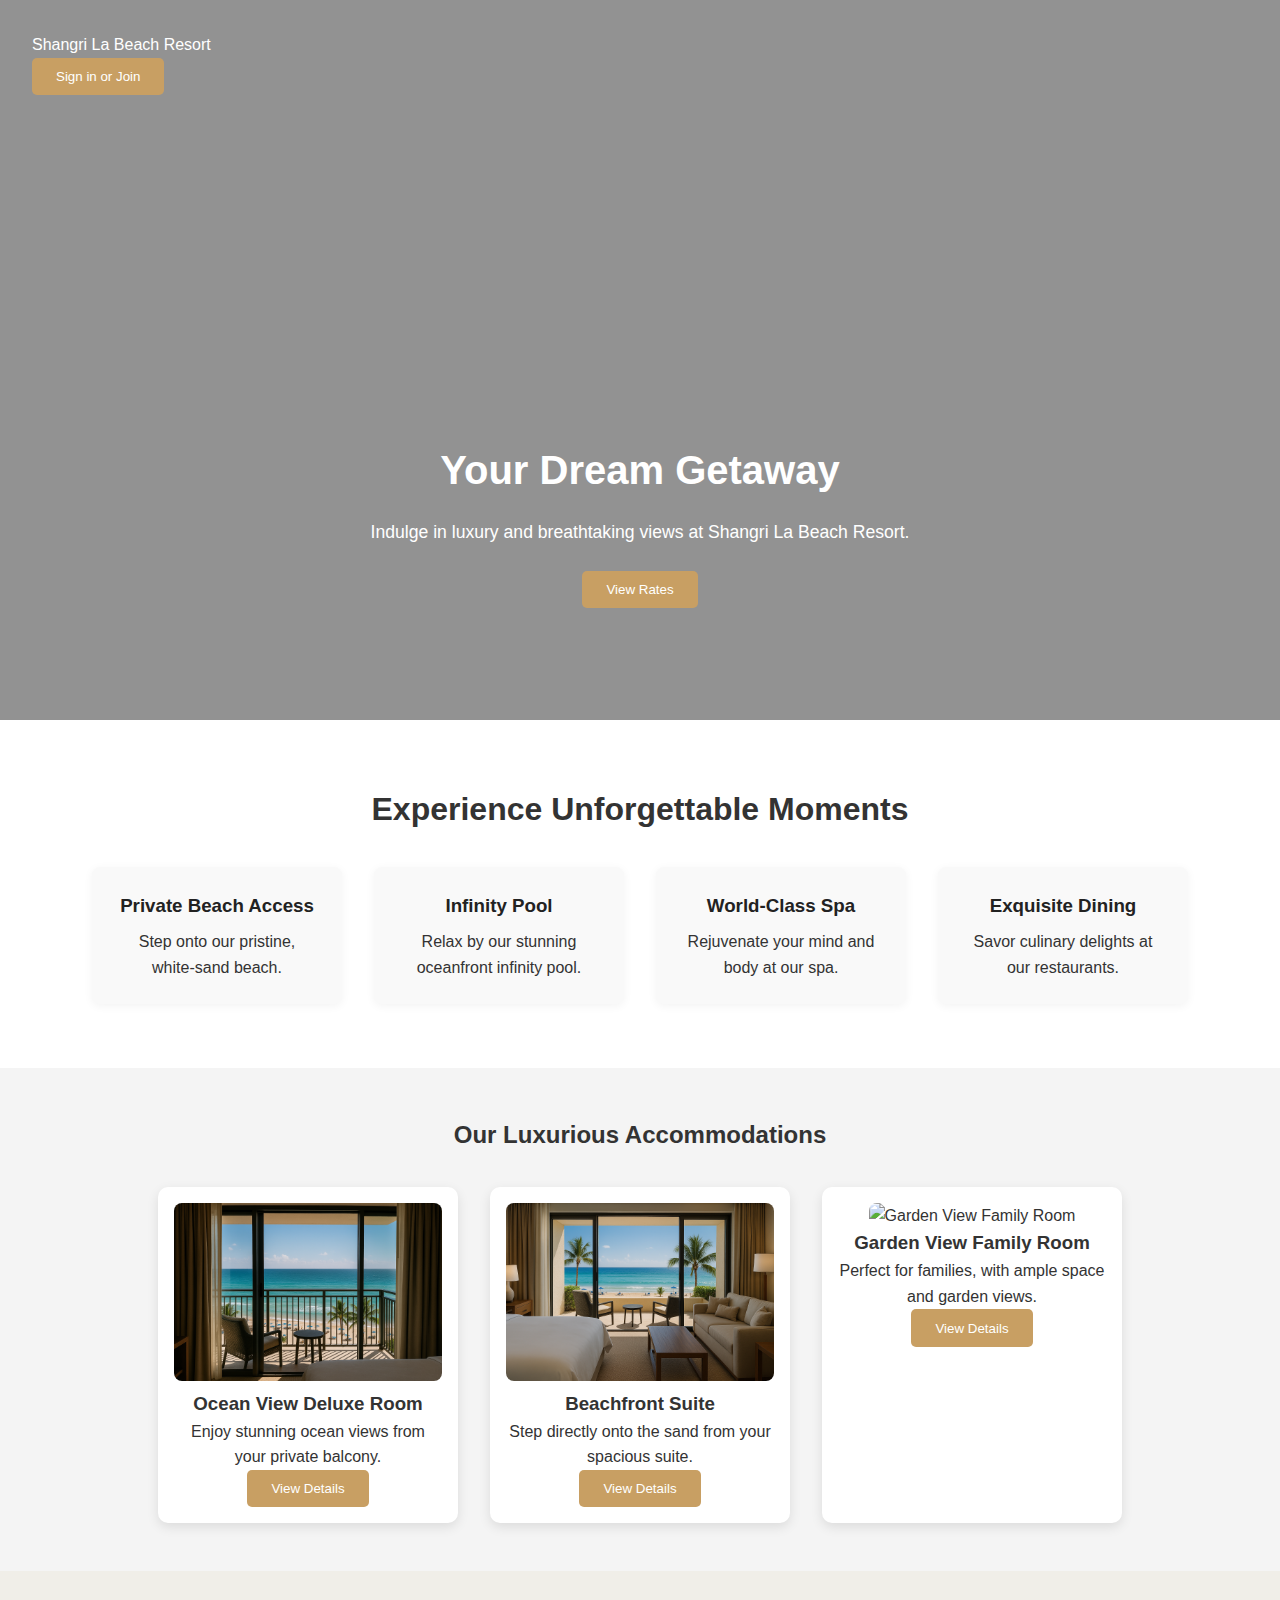
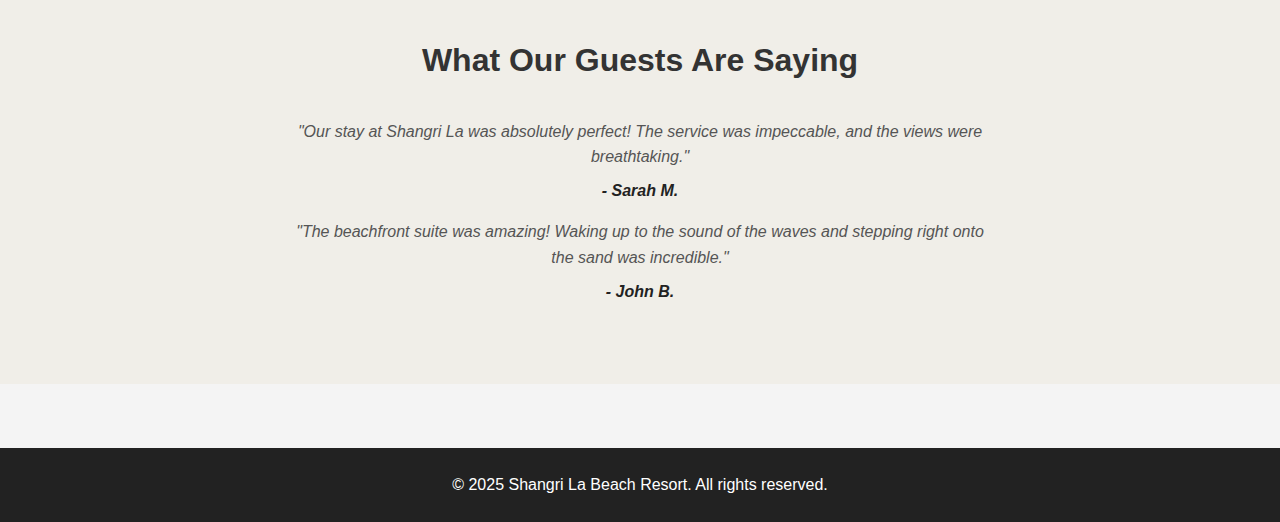
==== index.html @ b225791d "Hotel homepage" ====
<!DOCTYPE html>
<html lang="en">
<head>
  <meta charset="UTF-8" />
  <meta name="viewport" content="width=device-width, initial-scale=1.0" />
  <title>Shangri La Beach Resort</title>
  <link rel="stylesheet" href="style.css" />
  <link rel="icon" type="image/png" href="favicon.png">

</head>
<body>
    <header class="hero">
        <video autoplay muted loop playsinline class="hero-video">
          <source src="resort-video.mp4" type="video/mp4">
          Your browser does not support the video tag.
        </video>
      
        <nav class="top-nav">
          <div class="logo">Shangri La Beach Resort</div>
          <button class="btn">Sign in or Join</button>
        </nav>
      
        <div class="hero-content">
          <h1>Your Dream Getaway</h1>
          <p>Indulge in luxury and breathtaking views at Shangri La Beach Resort.</p>
          <button class="btn">View Rates</button>
        </div>
      </header>
      
  
    <section class="features">
      <h2>Experience Unforgettable Moments</h2>
      <div class="feature-grid">
        <div class="feature-item">
          <h3>Private Beach Access</h3>
          <p>Step onto our pristine, white-sand beach.</p>
        </div>
        <div class="feature-item">
          <h3>Infinity Pool</h3>
          <p>Relax by our stunning oceanfront infinity pool.</p>
        </div>
        <div class="feature-item">
          <h3>World-Class Spa</h3>
          <p>Rejuvenate your mind and body at our spa.</p>
        </div>
        <div class="feature-item">
          <h3>Exquisite Dining</h3>
          <p>Savor culinary delights at our restaurants.</p>
        </div>
      </div>
    </section>
  
    <section class="rooms">
      <h2>Our Luxurious Accommodations</h2>
      <div class="room-grid">
        <div class="room-card">
          <img src="images/hotelview1.png" alt="Ocean View Deluxe Room">
          <h3>Ocean View Deluxe Room</h3>
          <p>Enjoy stunning ocean views from your private balcony.</p>
          <button class="btn">View Details</button>
        </div>
        <div class="room-card">
          <img src="images/hotelview2.png" alt="Beachfront Suite">
          <h3>Beachfront Suite</h3>
          <p>Step directly onto the sand from your spacious suite.</p>
          <button class="btn">View Details</button>
        </div>
        <div class="room-card">
          <img src="https://source.unsplash.com/400x300/?garden-room" alt="Garden View Family Room">
          <h3>Garden View Family Room</h3>
          <p>Perfect for families, with ample space and garden views.</p>
          <button class="btn">View Details</button>
        </div>
      </div>
    </section>
  
    <section class="testimonials">
      <h2>What Our Guests Are Saying</h2>
      <div class="testimonial">
        <p>"Our stay at Shangri La was absolutely perfect! The service was impeccable, and the views were breathtaking."</p>
        <span>- Sarah M.</span>
      </div>
      <div class="testimonial">
        <p>"The beachfront suite was amazing! Waking up to the sound of the waves and stepping right onto the sand was incredible."</p>
        <span>- John B.</span>
      </div>
    </section>
  
    <footer>
      <p>&copy; 2025 Shangri La Beach Resort. All rights reserved.</p>
    </footer>
  
    <script src="script.js"></script>
  </body>
  
</html>
---- style.css ----
* {
  margin: 0;
  padding: 0;
  box-sizing: border-box;
}

body {
  font-family: 'Segoe UI', sans-serif;
  background: #f4f4f4;
  color: #333;
  line-height: 1.6;
}

/* Hero section */
.hero {
  position: relative;
  height: 80vh;
  display: flex;
  flex-direction: column;
  justify-content: space-between;
  color: white;
  overflow: hidden;
  padding: 2rem;
}

.hero-video {
  position: absolute;
  top: 0;
  left: 0;
  min-width: 100%;
  min-height: 100%;
  object-fit: cover;
  z-index: 0;
}

.hero::before {
  content: '';
  position: absolute;
  top: 0; left: 0;
  width: 100%; height: 100%;
  background: rgba(0, 0, 0, 0.4); /* subtle dark overlay */
  z-index: 1;
}

.top-nav,
.hero-content {
  position: relative;
  z-index: 2;
}

.hero-content {
  text-align: center;
  margin-top: auto;
  margin-bottom: 5rem;
}

.hero-content h1 {
  font-size: 2.5rem;
  margin-bottom: 1rem;
}

.hero-content p {
  margin-bottom: 1.5rem;
  font-size: 1.1rem;
}

.btn {
  padding: 0.7rem 1.5rem;
  border: none;
  background-color: #c89f63;
  color: white;
  border-radius: 5px;
  cursor: pointer;
}

/* Section layout */
.intro, .promo, .rooms {
  max-width: 1100px;
  margin: 3rem auto;
  padding: 0 2rem;
  text-align: center;
}

/* Room cards */
.room-grid {
  display: flex;
  flex-wrap: wrap;
  gap: 2rem;
  justify-content: center;
  margin-top: 2rem;
}

.room-card {
  background: white;
  padding: 1rem;
  border-radius: 10px;
  box-shadow: 0 4px 12px rgba(0,0,0,0.1);
  width: 300px;
}

.room-card img {
  width: 100%;
  border-radius: 8px;
}

.features {
  text-align: center;
  padding: 4rem 2rem;
  background-color: #fff;
}

.features h2 {
  font-size: 2rem;
  margin-bottom: 2rem;
}

.feature-grid {
  display: flex;
  flex-wrap: wrap;
  gap: 2rem;
  justify-content: center;
}

.feature-item {
  background: #f9f9f9;
  padding: 1.5rem;
  border-radius: 8px;
  max-width: 250px;
  box-shadow: 0 2px 10px rgba(0, 0, 0, 0.05);
}

.feature-item h3 {
  margin-bottom: 0.5rem;
  color: #222;
}

.testimonials {
  background-color: #f0eee8;
  padding: 4rem 2rem;
  text-align: center;
}

.testimonials h2 {
  font-size: 2rem;
  margin-bottom: 2rem;
}

.testimonial {
  margin: 1rem auto;
  max-width: 700px;
  font-style: italic;
  color: #555;
}

.testimonial span {
  display: block;
  margin-top: 0.5rem;
  font-weight: bold;
  color: #222;
}

/* Footer */
footer {
  background: #222;
  color: white;
  text-align: center;
  padding: 1.5rem;
  margin-top: 4rem;
}
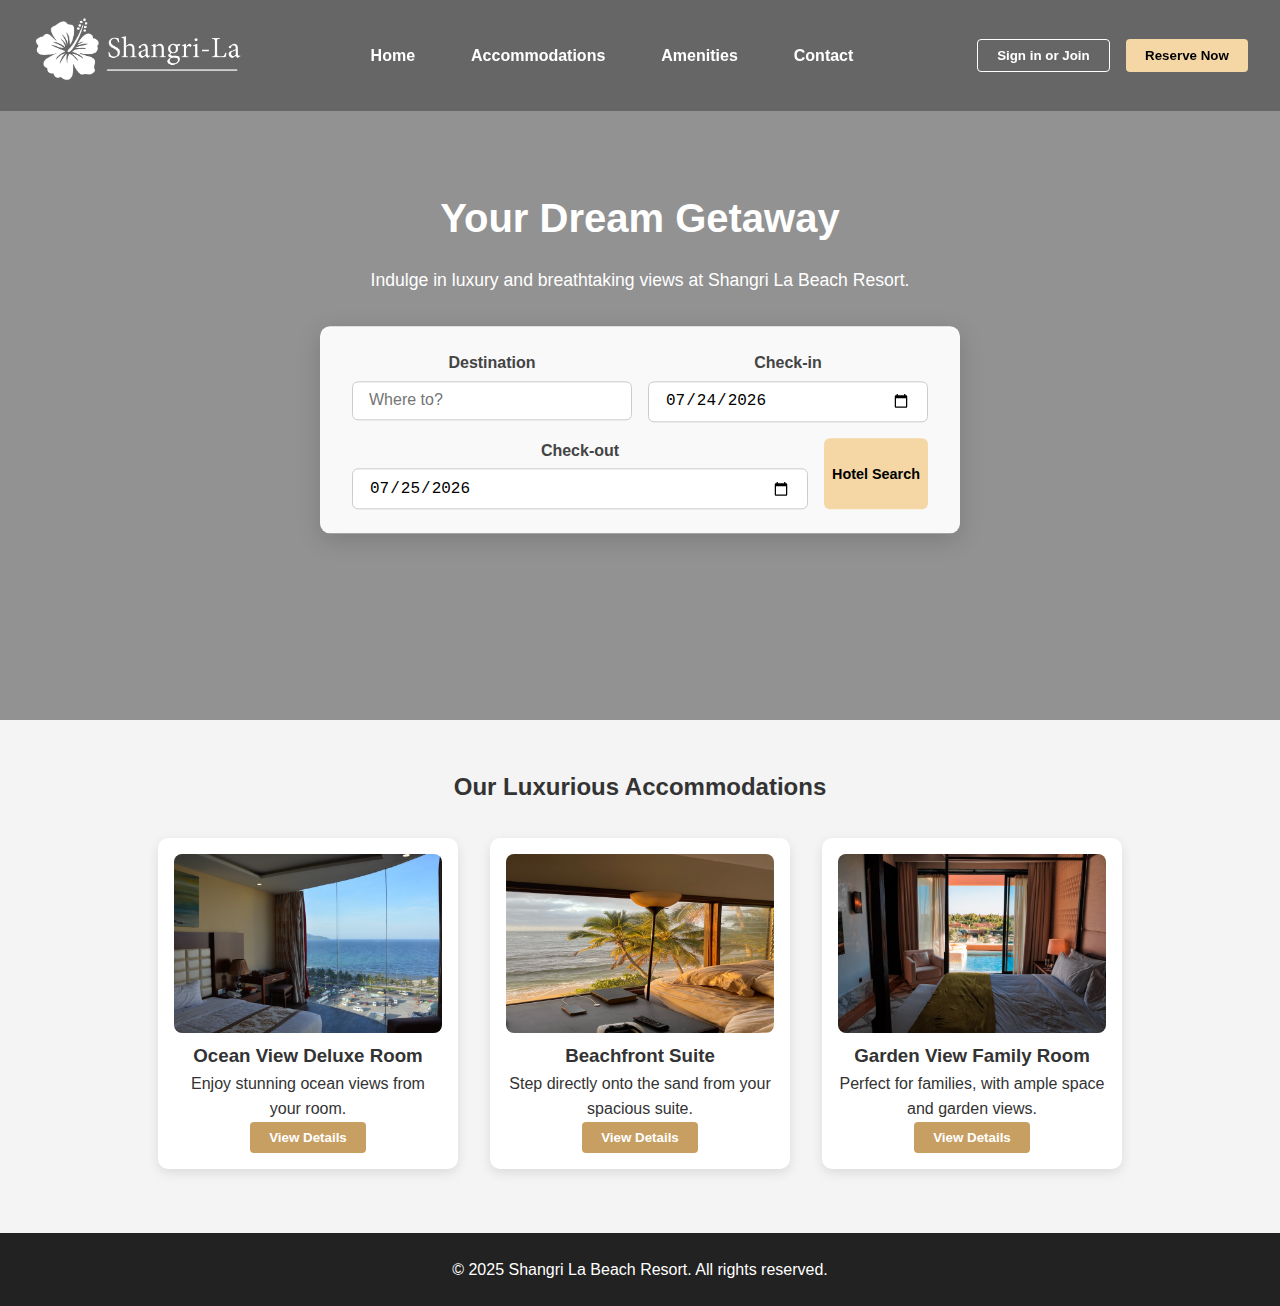
==== commit b8935ac9: "add" ====
--- a/index.html
+++ b/index.html
@@ -4,93 +4,132 @@
   <meta charset="UTF-8" />
   <meta name="viewport" content="width=device-width, initial-scale=1.0" />
   <title>Shangri La Beach Resort</title>
-  <link rel="stylesheet" href="style.css" />
-  <link rel="icon" type="image/png" href="favicon.png">
-
+  <link rel="stylesheet" href="styles.css" />
+  <link rel="icon" href="favicon.png" type="image/png" />
 </head>
 <body>
-    <header class="hero">
-        <video autoplay muted loop playsinline class="hero-video">
-          <source src="resort-video.mp4" type="video/mp4">
-          Your browser does not support the video tag.
-        </video>
+  <header class="hero">
+    <video autoplay muted loop playsinline class="hero-video">
+      <source src="resort-video.mp4" type="video/mp4" />
+    </video>
+
+    <div class="main-nav">
+      <div class="logo">
+        <img src="images/shangrila.png" alt="Shangri-La Logo" />
+      </div>
+    
+      <nav class="nav-links" id="navLinks">
+        <a href="#">Home</a>
+        <a href="#rooms">Accommodations</a>
+        <a href="#amenities">Amenities</a>
+        <a href="#contact">Contact</a>
+      </nav>
+    
+      <div class="hamburger" id="hamburger" onclick="toggleMenu()">
+        <span></span>
+        <span></span>
+        <span></span>
+      </div>
       
-        <nav class="top-nav">
-          <div class="logo">Shangri La Beach Resort</div>
-          <button class="btn">Sign in or Join</button>
-        </nav>
-      
-        <div class="hero-content">
-          <h1>Your Dream Getaway</h1>
-          <p>Indulge in luxury and breathtaking views at Shangri La Beach Resort.</p>
-          <button class="btn">View Rates</button>
+      <div class="nav-right">
+        <button class="btn sign-in">Sign in or Join</button>
+        <button class="btn reserve">Reserve Now</button>
+      </div>
+    </div>
+    
+    
+
+    <div class="hero-content">
+      <h1>Your Dream Getaway</h1>
+      <p>Indulge in luxury and breathtaking views at Shangri La Beach Resort.</p>
+
+      <!-- 🔍 Inline search bar -->
+      <div class="inside-hero">
+        <div class="search-field">
+          <label>Destination</label>
+          <input type="text" placeholder="Where to?" />
         </div>
-      </header>
-      
-  
-    <section class="features">
-      <h2>Experience Unforgettable Moments</h2>
-      <div class="feature-grid">
-        <div class="feature-item">
-          <h3>Private Beach Access</h3>
-          <p>Step onto our pristine, white-sand beach.</p>
+        <div class="search-field">
+          <label>Check-in</label>
+          <input type="date" id="inline-checkin" />
         </div>
-        <div class="feature-item">
-          <h3>Infinity Pool</h3>
-          <p>Relax by our stunning oceanfront infinity pool.</p>
+        <div class="search-field">
+          <label>Check-out</label>
+          <input type="date" id="inline-checkout" />
         </div>
-        <div class="feature-item">
-          <h3>World-Class Spa</h3>
-          <p>Rejuvenate your mind and body at our spa.</p>
+        <button class="search-btn" onclick="toggleModal()">Hotel Search</button>
+      </div>
+    </div>
+  </header>
+
+  <!-- 🔍 MODAL POPUP -->
+  <div id="searchModal" class="modal-overlay">
+    <div class="modal-box">
+      <button class="close-btn" onclick="toggleModal()">&times;</button>
+      <h2>Explore The World</h2>
+      <form class="modal-form">
+        <div class="form-row">
+          <label>Destination</label>
+          <input type="text" placeholder="Where to?" />
         </div>
-        <div class="feature-item">
-          <h3>Exquisite Dining</h3>
-          <p>Savor culinary delights at our restaurants.</p>
+        <div class="form-row">
+          <label>Check-in</label>
+          <input type="date" id="modal-checkin" />
         </div>
+        <div class="form-row">
+          <label>Check-out</label>
+          <input type="date" id="modal-checkout" />
+        </div>
+        <div class="form-row">
+          <label>Guests</label>
+          <div class="quantity-selector">
+            <button type="button" onclick="adjustQuantity('guest-count', -1)">-</button>
+            <input type="number" id="guest-count" value="2" min="1" />
+            <button type="button" onclick="adjustQuantity('guest-count', 1)">+</button>
+          </div>
+        </div>
+        <div class="form-row">
+          <label>Rooms</label>
+          <div class="quantity-selector">
+            <button type="button" onclick="adjustQuantity('room-count', -1)">-</button>
+            <input type="number" id="room-count" value="1" min="1" />
+            <button type="button" onclick="adjustQuantity('room-count', 1)">+</button>
+          </div>
+        </div>
+        <button type="submit" class="modal-search-btn scroll-to-rooms">Hotel Search</button>
+      </form>
+    </div>
+  </div>
+
+  <!-- 🛏️ Rooms -->
+  <section id="rooms" class="rooms">
+    <h2>Our Luxurious Accommodations</h2>
+    <div class="room-grid">
+      <div class="room-card">
+        <img src="images/hotelview1.png" alt="Ocean View Deluxe Room" />
+        <h3>Ocean View Deluxe Room</h3>
+        <p>Enjoy stunning ocean views from your room.</p>
+        <button class="btn">View Details</button>
       </div>
-    </section>
-  
-    <section class="rooms">
-      <h2>Our Luxurious Accommodations</h2>
-      <div class="room-grid">
-        <div class="room-card">
-          <img src="images/hotelview1.png" alt="Ocean View Deluxe Room">
-          <h3>Ocean View Deluxe Room</h3>
-          <p>Enjoy stunning ocean views from your private balcony.</p>
-          <button class="btn">View Details</button>
-        </div>
-        <div class="room-card">
-          <img src="images/hotelview2.png" alt="Beachfront Suite">
-          <h3>Beachfront Suite</h3>
-          <p>Step directly onto the sand from your spacious suite.</p>
-          <button class="btn">View Details</button>
-        </div>
-        <div class="room-card">
-          <img src="https://source.unsplash.com/400x300/?garden-room" alt="Garden View Family Room">
-          <h3>Garden View Family Room</h3>
-          <p>Perfect for families, with ample space and garden views.</p>
-          <button class="btn">View Details</button>
-        </div>
+      <div class="room-card">
+        <img src="images/hotelview2.png" alt="Beachfront Suite" />
+        <h3>Beachfront Suite</h3>
+        <p>Step directly onto the sand from your spacious suite.</p>
+        <button class="btn">View Details</button>
       </div>
-    </section>
-  
-    <section class="testimonials">
-      <h2>What Our Guests Are Saying</h2>
-      <div class="testimonial">
-        <p>"Our stay at Shangri La was absolutely perfect! The service was impeccable, and the views were breathtaking."</p>
-        <span>- Sarah M.</span>
+      <div class="room-card">
+        <img src="images/hotelview3.png" alt="Garden View Family Room" />
+        <h3>Garden View Family Room</h3>
+        <p>Perfect for families, with ample space and garden views.</p>
+        <button class="btn">View Details</button>
       </div>
-      <div class="testimonial">
-        <p>"The beachfront suite was amazing! Waking up to the sound of the waves and stepping right onto the sand was incredible."</p>
-        <span>- John B.</span>
-      </div>
-    </section>
-  
-    <footer>
-      <p>&copy; 2025 Shangri La Beach Resort. All rights reserved.</p>
-    </footer>
-  
-    <script src="script.js"></script>
-  </body>
-  
+    </div>
+  </section>
+
+  <footer>
+    <p>&copy; 2025 Shangri La Beach Resort. All rights reserved.</p>
+  </footer>
+
+  <script src="script.js"></script>
+</body>
 </html>
--- a/styles.css
+++ b/styles.css
@@ -0,0 +1,578 @@
+* {
+  margin: 0;
+  padding: 0;
+  box-sizing: border-box;
+}
+
+body {
+  font-family: 'Segoe UI', sans-serif;
+  background: #f4f4f4;
+  color: #333;
+  line-height: 1.6;
+}
+
+/* Hero section */
+.hero {
+  position: relative;
+  height: 80vh;
+  overflow: hidden;
+  color: white;
+}
+
+.hero-video {
+  position: absolute;
+  top: 0;
+  left: 0;
+  min-width: 100%;
+  min-height: 100%;
+  object-fit: cover;
+  z-index: 0;
+}
+
+.hero::before {
+  content: '';
+  position: absolute;
+  top: 0; left: 0;
+  width: 100%; height: 100%;
+  background: rgba(0, 0, 0, 0.4);
+  z-index: 1;
+}
+
+/* Keep nav separate and on top */
+.main-nav {
+  position: absolute;
+  top: 0;
+  left: 0;
+  width: 100%;
+  padding: 1rem 2rem;
+  display: flex;
+  justify-content: space-between;
+  align-items: center;
+  z-index: 2;
+  background: rgba(0, 0, 0, 0.3);
+  backdrop-filter: blur(5px);
+}
+
+/* Center hero content */
+.hero-content {
+  position: absolute;
+  top: 50%;
+  left: 50%;
+  transform: translate(-50%, -50%); /* center in both axes */
+  z-index: 2;
+  text-align: center;
+}
+
+.hero-content h1 {
+  font-size: 2.5rem;
+  margin-bottom: 1rem;
+}
+
+.hero-content p {
+  font-size: 1.1rem;
+  margin-bottom: 1.5rem;
+}
+
+
+.btn {
+  padding: 0.7rem 1.5rem;
+  border: none;
+  background-color: #c89f63;
+  color: white;
+  border-radius: 5px;
+  cursor: pointer;
+}
+
+/* Section layout */
+.intro, .promo, .rooms {
+  max-width: 1100px;
+  margin: 3rem auto;
+  padding: 0 2rem;
+  text-align: center;
+}
+
+/* Room cards */
+.room-grid {
+  display: flex;
+  flex-wrap: wrap;
+  gap: 2rem;
+  justify-content: center;
+  margin-top: 2rem;
+}
+
+.room-card {
+  background: white;
+  padding: 1rem;
+  border-radius: 10px;
+  box-shadow: 0 4px 12px rgba(0,0,0,0.1);
+  width: 300px;
+}
+
+.room-card img {
+  width: 100%;
+  border-radius: 8px;
+}
+
+.features {
+  text-align: center;
+  padding: 4rem 2rem;
+  background-color: #fff;
+}
+
+.features h2 {
+  font-size: 2rem;
+  margin-bottom: 2rem;
+}
+
+.feature-grid {
+  display: flex;
+  flex-wrap: wrap;
+  gap: 2rem;
+  justify-content: center;
+}
+
+.feature-item {
+  background: #f9f9f9;
+  padding: 1.5rem;
+  border-radius: 8px;
+  max-width: 250px;
+  box-shadow: 0 2px 10px rgba(0, 0, 0, 0.05);
+}
+
+.feature-item h3 {
+  margin-bottom: 0.5rem;
+  color: #222;
+}
+
+.testimonials {
+  background-color: #f0eee8;
+  padding: 4rem 2rem;
+  text-align: center;
+}
+
+.testimonials h2 {
+  font-size: 2rem;
+  margin-bottom: 2rem;
+}
+
+.testimonial {
+  margin: 1rem auto;
+  max-width: 700px;
+  font-style: italic;
+  color: #555;
+}
+
+.testimonial span {
+  display: block;
+  margin-top: 0.5rem;
+  font-weight: bold;
+  color: #222;
+}
+.main-nav {
+  position: sticky; 
+  top: 0;
+  left: 0;
+  width: 100%;
+  padding: 1rem 2rem;
+  display: flex;
+  justify-content: space-between;
+  align-items: center;
+  z-index: 999;
+  background: rgba(0, 0, 0, 0.3);
+  backdrop-filter: blur(5px);
+}
+
+.main-nav .logo {
+  color: white;
+  font-size: 1.3rem;
+  font-weight: bold;
+  font-family: 'Georgia', serif;
+}
+.nav-links {
+  display: flex;
+  gap: 3.5rem;
+  align-items: center;
+}
+
+.nav-links a {
+  color: white;
+  text-decoration: none;
+  font-weight: 700;
+  transition: color 0.3s;
+}
+
+.nav-links a:hover {
+  color: #f5d7a5;
+}
+
+.logo img{
+  height: 70px;
+  width: auto;
+}
+.nav-right {
+  display: flex;
+  gap: 1rem;
+}
+/* === RESPONSIVE NAVBAR === */
+@media screen and (max-width: 768px) {
+  .main-nav {
+    flex-direction: column;
+    align-items: flex-start;
+    padding: 1rem;
+  }
+
+  .navbar-links {
+    flex-direction: column;
+    gap: 1rem;
+    margin-left: 0;
+    margin-top: 1rem;
+  }
+
+  .nav-right {
+    margin-top: 1rem;
+    width: 100%;
+    justify-content: flex-start;
+    gap: 1rem;
+  }
+}
+.btn {
+  padding: 0.5rem 1.2rem;
+  border: none;
+  border-radius: 4px;
+  font-weight: 600;
+  cursor: pointer;
+  transition: all 0.3s ease;
+}
+
+.sign-in {
+  background: none;
+  color: white;
+  border: 1px solid white;
+}
+
+.sign-in:hover {
+  background: white;
+  color: black;
+}
+
+.reserve {
+  background-color: #f5d7a5;
+  color: black;
+}
+
+.reserve:hover {
+  background-color: #e3c490;
+}
+.booking-search {
+  background: white;
+  padding: 2rem;
+  max-width: 1100px;
+  margin: -60px auto 3rem;
+  box-shadow: 0 8px 24px rgba(0, 0, 0, 0.1);
+  border-radius: 10px;
+  z-index: 10;
+  position: relative;
+}
+
+.search-form {
+  display: flex;
+  flex-wrap: wrap;
+  gap: 1.5rem;
+  justify-content: space-between;
+  align-items: center;
+}
+
+.search-field {
+  flex: 1;
+  display: flex;
+  flex-direction: column;
+  min-width: 200px;
+}
+
+.search-field label {
+  font-weight: 600;
+  margin-bottom: 0.3rem;
+  color: #444;
+}
+
+.search-field input {
+  padding: 0.6rem 1rem;
+  border: 1px solid #ccc;
+  border-radius: 6px;
+  font-size: 1rem;
+}
+
+.search-btn {
+  padding: 0.4rem 1rem;
+  background-color: #ffa200;
+  font-size: 0.9rem;
+  min-width: auto;
+  border: none;
+  color: #000000;
+  font-weight: bold;
+  border-radius: 6px;
+  cursor: pointer;
+  transition: background 0.3s ease;
+}
+
+.search-btn:hover {
+  background-color: #e3c490;
+}
+
+/* Inside-hero search bar styling */
+.inside-hero {
+  margin-top: 2rem;
+  background: rgba(255, 255, 255, 0.95);
+  padding: 1.5rem 2rem;
+  border-radius: 10px;
+  display: flex;
+  flex-wrap: wrap;
+  gap: 1rem;
+  justify-content: center;
+  max-width: 900px;
+  margin-left: auto;
+  margin-right: auto;
+  box-shadow: 0 6px 24px rgba(0, 0, 0, 0.15);
+}
+
+.inside-hero .search-field {
+  flex: 1 1 200px;
+}
+
+.inside-hero label {
+  font-weight: 600;
+  margin-bottom: 0.3rem;
+  color: #444;
+}
+
+.inside-hero input {
+  padding: 0.6rem 1rem;
+  border: 1px solid #ccc;
+  border-radius: 6px;
+  font-size: 1rem;
+}
+
+.inside-hero .search-btn {
+  padding: 0.3rem .5rem;
+  background-color: #f5d7a5;
+  border: none;
+  color: #000;
+  font-weight: bold;
+  border-radius: 6px;
+  cursor: pointer;
+  transition: background 0.3s ease;
+}
+
+.inside-hero .search-btn:hover {
+  background-color: #e3c490;
+}
+
+.inside-hero select,
+.inside-hero input[type="date"] {
+  padding: 0.6rem 1rem;
+  border: 1px solid #ccc;
+  border-radius: 6px;
+  font-size: 1rem;
+  background: white;
+}
+
+/* Quantity Selector Buttons */
+.quantity-selector {
+  display: flex;
+  align-items: center;
+  gap: 0.5rem;
+}
+
+.quantity-selector input {
+  width: 60px;
+  text-align: center;
+  padding: 0.5rem;
+  font-size: 1rem;
+}
+
+.quantity-selector button {
+  background-color: #f5d7a5;
+  border: none;
+  padding: 0.5rem 0.8rem;
+  font-size: 1rem;
+  font-weight: bold;
+  cursor: pointer;
+  border-radius: 6px;
+}
+
+.quantity-selector button:hover {
+  background-color: #e3c490;
+}
+/* MODAL POPUP STYLES */
+.modal-overlay {
+  display: none;
+  position: fixed;
+  inset: 0;
+  background-color: rgba(0, 0, 0, 0.6);
+  backdrop-filter: blur(4px);
+  z-index: 999;
+  justify-content: center;
+  align-items: center;
+}
+
+.modal-overlay.active {
+  display: flex;
+}
+
+.modal-box {
+  background: #fff;
+  padding: 2rem 3rem;
+  border-radius: 12px;
+  max-width: 500px;
+  width: 90%;
+  position: relative;
+  box-shadow: 0 10px 30px rgba(0, 0, 0, 0.3);
+  animation: fadeIn 0.3s ease;
+}
+
+.modal-box h2 {
+  margin-bottom: 1.5rem;
+  font-family: "Georgia", serif;
+  color: #222;
+  font-size: 1.5rem;
+}
+
+.modal-form {
+  display: flex;
+  flex-direction: column;
+  gap: 1rem;
+}
+
+.modal-form .form-row {
+  display: flex;
+  flex-direction: column;
+}
+
+.modal-form input {
+  padding: 0.6rem 1rem;
+  border-radius: 6px;
+  border: 1px solid #ccc;
+}
+
+.modal-search-btn {
+  margin-top: 1rem;
+  padding: 0.8rem 1.5rem;
+  background-color: #f5d7a5;
+  border: none;
+  font-weight: bold;
+  border-radius: 6px;
+  cursor: pointer;
+}
+
+.modal-search-btn:hover {
+  background-color: #e3c490;
+}
+
+.close-btn {
+  position: absolute;
+  top: 1rem;
+  right: 1.2rem;
+  font-size: 1.5rem;
+  background: none;
+  border: none;
+  cursor: pointer;
+}
+
+@keyframes fadeIn {
+  from {
+    opacity: 0;
+    transform: translateY(-20px);
+  } to {
+    opacity: 1;
+    transform: translateY(0);
+  }
+}
+/* HAMBURGER MENU */
+.hamburger {
+  display: none;
+  font-size: 2rem;
+  color: white;
+  cursor: pointer;
+  margin-left: 1rem;
+}
+
+/* Responsive Nav */
+@media screen and (max-width: 768px) {
+  .nav-links {
+    position: absolute;
+    top: 70px;
+    left: 0;
+    right: 0;
+    background: rgba(0, 0, 0, 0.95);
+    flex-direction: column;
+    align-items: center;
+    display: none;
+    padding: 1rem 0;
+  }
+
+  .nav-links.active {
+    display: flex;
+  }
+
+  .hamburger {
+    display: block;
+  }
+
+  .main-nav {
+    flex-wrap: wrap;
+    align-items: flex-start;
+  }
+
+  .nav-right {
+    justify-content: center;
+    width: 100%;
+    margin-top: 1rem;
+  }
+}
+/* 🍔 Hamburger Icon Animation */
+.hamburger {
+  display: none;
+  flex-direction: column;
+  justify-content: space-between;
+  width: 25px;
+  height: 20px;
+  cursor: pointer;
+  z-index: 1001;
+}
+
+.hamburger span {
+  display: block;
+  height: 3px;
+  background-color: white;
+  border-radius: 2px;
+  transition: 0.3s ease;
+}
+
+/* Animate to X */
+.hamburger.active span:nth-child(1) {
+  transform: rotate(45deg) translate(5px, 5px);
+}
+
+.hamburger.active span:nth-child(2) {
+  opacity: 0;
+}
+
+.hamburger.active span:nth-child(3) {
+  transform: rotate(-45deg) translate(6px, -6px);
+}
+
+/* Responsive: Show hamburger on mobile */
+@media screen and (max-width: 768px) {
+  .hamburger {
+    display: flex;
+  }
+}
+
+/* Footer */
+footer {
+  background: #222;
+  color: white;
+  text-align: center;
+  padding: 1.5rem;
+  margin-top: 4rem;
+}
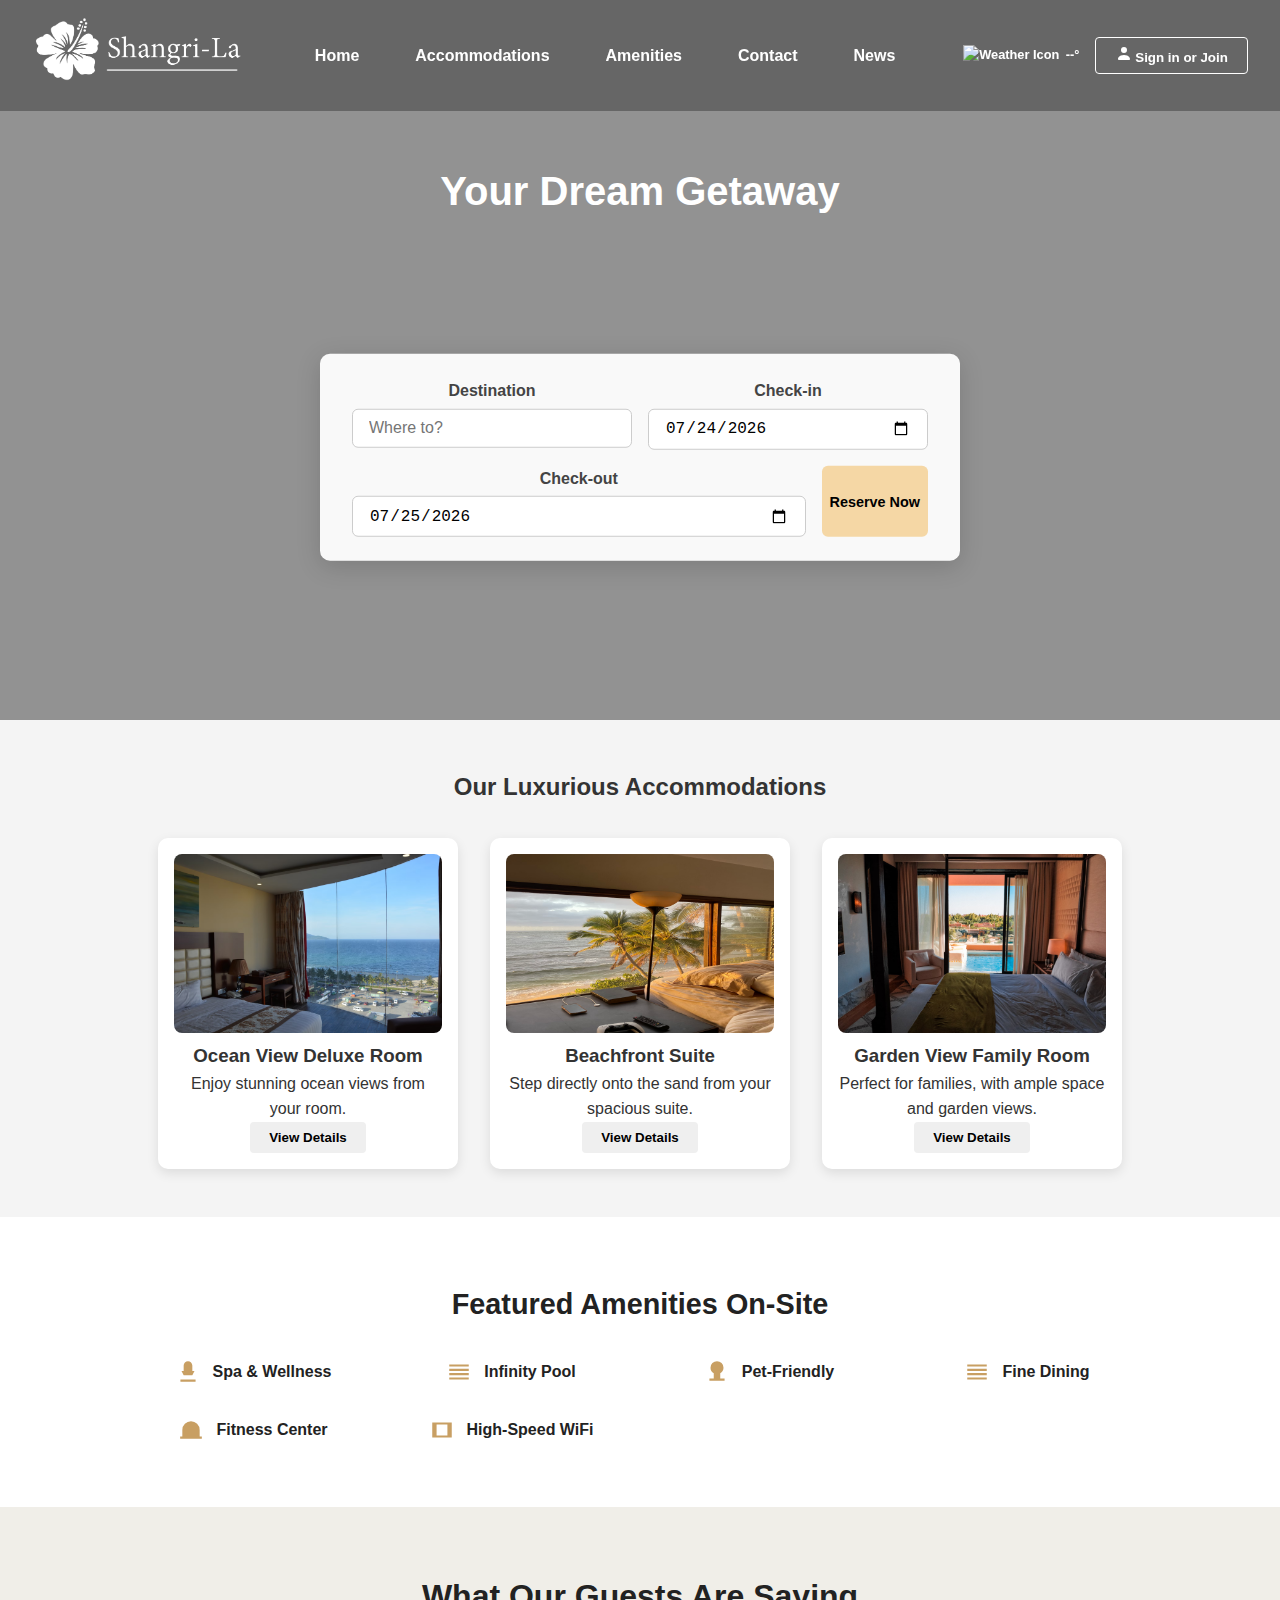
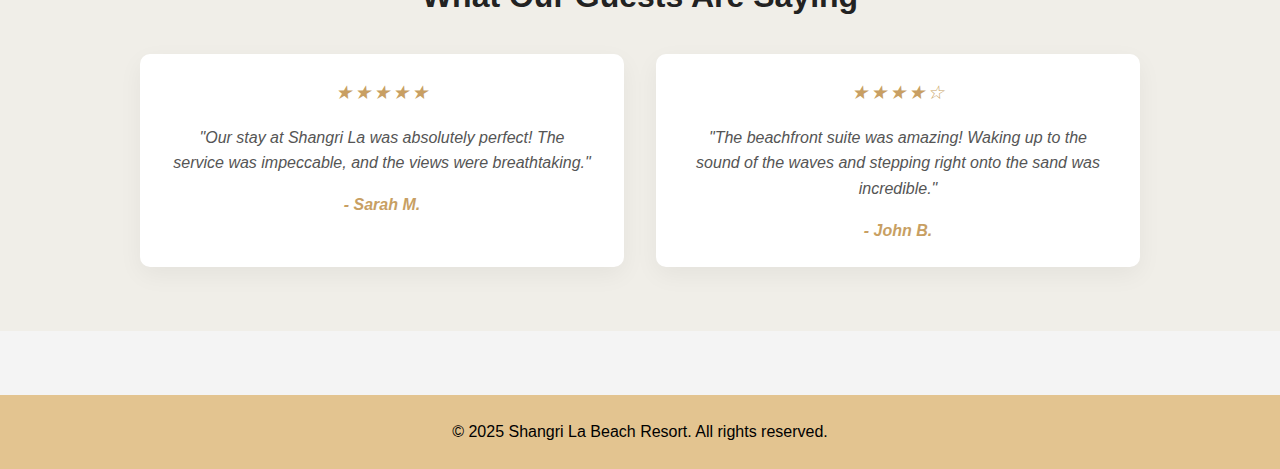
==== commit d6c2b69f: "add changes, more pages, ammenities" ====
--- a/index.html
+++ b/index.html
@@ -6,6 +6,7 @@
   <title>Shangri La Beach Resort</title>
   <link rel="stylesheet" href="styles.css" />
   <link rel="icon" href="favicon.png" type="image/png" />
+  <link href="https://fonts.googleapis.com/css2?family=Great+Vibes&display=swap" rel="stylesheet">
 </head>
 <body>
   <header class="hero">
@@ -17,47 +18,60 @@
       <div class="logo">
         <img src="images/shangrila.png" alt="Shangri-La Logo" />
       </div>
-    
+
       <nav class="nav-links" id="navLinks">
         <a href="#">Home</a>
         <a href="#rooms">Accommodations</a>
         <a href="#amenities">Amenities</a>
         <a href="#contact">Contact</a>
+        <a href="#contact">News</a>
       </nav>
-    
+
       <div class="hamburger" id="hamburger" onclick="toggleMenu()">
         <span></span>
         <span></span>
         <span></span>
       </div>
-      
+
       <div class="nav-right">
-        <button class="btn sign-in">Sign in or Join</button>
-        <button class="btn reserve">Reserve Now</button>
-      </div>
-    </div>
-    
-    
+        <div class="weather-icon-only" id="weather">
+          <img src="" alt="Weather Icon" class="icon" />
+          <span class="temp">--°</span>
+        </div>
+        <button class="btn sign-in">
+          <svg xmlns="http://www.w3.org/2000/svg" width="16" height="16" fill="currentColor" class="signin-icon" viewBox="0 0 16 16">
+            <path d="M3 14s-1 0-1-1 1-4 6-4 6 3 6 4-1 1-1 1H3zm5-7a3 3 0 1 0-0.001-6.001A3 3 0 0 0 8 7z"/>
+          </svg>
+          Sign in or Join
+        </button>
+              </div>
+                </div>
 
     <div class="hero-content">
       <h1>Your Dream Getaway</h1>
-      <p>Indulge in luxury and breathtaking views at Shangri La Beach Resort.</p>
-
-      <!-- 🔍 Inline search bar -->
-      <div class="inside-hero">
-        <div class="search-field">
-          <label>Destination</label>
-          <input type="text" placeholder="Where to?" />
-        </div>
-        <div class="search-field">
-          <label>Check-in</label>
-          <input type="date" id="inline-checkin" />
-        </div>
-        <div class="search-field">
-          <label>Check-out</label>
-          <input type="date" id="inline-checkout" />
-        </div>
-        <button class="search-btn" onclick="toggleModal()">Hotel Search</button>
+      <svg class="handwriting" viewBox="0 0 600 100" xmlns="http://www.w3.org/2000/svg">
+      <text x="50%" y="60" text-anchor="middle" fill="none" stroke="#f5d7a5"
+      stroke-width="1.5" stroke-linecap="round"
+      font-size="70" font-family="'Great Vibes', cursive"
+      style="letter-spacing: 2px;">
+  Escape to Paradise
+      </text>
+    </svg>
+
+    <div class="inside-hero">
+      <div class="search-field">
+        <label>Destination</label>
+        <input type="text" placeholder="Where to?" />
+      </div>
+      <div class="search-field">
+        <label>Check-in</label>
+        <input type="date" id="inline-checkin" />
+      </div>
+      <div class="search-field">
+        <label>Check-out</label>
+        <input type="date" id="inline-checkout" />
+      </div>
+      <button class="search-btn" onclick="toggleModal()">Reserve Now</button>
       </div>
     </div>
   </header>
@@ -126,6 +140,64 @@
     </div>
   </section>
 
+  <section id="amenities" class="amenities-info">
+    <div class="amenities-container">
+      <h2>Featured Amenities On-Site</h2>
+      <div class="amenity-list">
+        
+        <div class="amenity-item">
+          <svg class="icon" viewBox="0 0 24 24"><path d="M5 21h14v-2H5v2zM12 2C9.79 2 8 3.79 8 6v5H6l2 4h8l2-4h-2V6c0-2.21-1.79-4-4-4z"/></svg>
+          <span>Spa & Wellness</span>
+        </div>
+  
+        <div class="amenity-item">
+          <svg class="icon" viewBox="0 0 24 24"><path d="M3 17h18v2H3v-2zm0-4h18v2H3v-2zm0-4h18v2H3V9zm0-4h18v2H3V5z"/></svg>
+          <span>Infinity Pool</span>
+        </div>
+  
+        <div class="amenity-item">
+          <svg class="icon" viewBox="0 0 24 24"><path d="M12 2a6 6 0 016 6c0 2.21-1.2 4.15-3 5.19V18h4v2H5v-2h4v-4.81A5.985 5.985 0 016 8a6 6 0 016-6z"/></svg>
+          <span>Pet-Friendly</span>
+        </div>
+  
+        <div class="amenity-item">
+          <svg class="icon" viewBox="0 0 24 24"><path d="M21 7H3V5h18v2zM3 9h18v2H3V9zm0 4h18v2H3v-2zm0 4h18v2H3v-2z"/></svg>
+          <span>Fine Dining</span>
+        </div>
+  
+        <div class="amenity-item">
+          <svg class="icon" viewBox="0 0 24 24"><path d="M12 4a8 8 0 00-8 8v6H2v2h20v-2h-2v-6a8 8 0 00-8-8z"/></svg>
+          <span>Fitness Center</span>
+        </div>
+  
+        <div class="amenity-item">
+          <svg class="icon" viewBox="0 0 24 24"><path d="M3 5h18v14H3V5zm4 2v10h10V7H7z"/></svg>
+          <span>High-Speed WiFi</span>
+        </div>
+  
+      </div>
+    </div>
+  </section>
+  
+  <section class="testimonials" id="reviews">
+    <h2>What Our Guests Are Saying</h2>
+    <div class="testimonial-container">
+  
+      <div class="testimonial-card">
+        <div class="stars">★★★★★</div>
+        <p>"Our stay at Shangri La was absolutely perfect! The service was impeccable, and the views were breathtaking."</p>
+        <span>- Sarah M.</span>
+      </div>
+  
+      <div class="testimonial-card">
+        <div class="stars">★★★★☆</div>
+        <p>"The beachfront suite was amazing! Waking up to the sound of the waves and stepping right onto the sand was incredible."</p>
+        <span>- John B.</span>
+      </div>
+  
+    </div>
+  </section>
+  
   <footer>
     <p>&copy; 2025 Shangri La Beach Resort. All rights reserved.</p>
   </footer>
--- a/styles.css
+++ b/styles.css
@@ -73,16 +73,6 @@
   margin-bottom: 1.5rem;
 }
 
-
-.btn {
-  padding: 0.7rem 1.5rem;
-  border: none;
-  background-color: #c89f63;
-  color: white;
-  border-radius: 5px;
-  cursor: pointer;
-}
-
 /* Section layout */
 .intro, .promo, .rooms {
   max-width: 1100px;
@@ -104,13 +94,24 @@
   background: white;
   padding: 1rem;
   border-radius: 10px;
-  box-shadow: 0 4px 12px rgba(0,0,0,0.1);
+  box-shadow: 0 4px 12px rgba(0, 0, 0, 0.1);
   width: 300px;
+  transition: transform 0.3s ease, box-shadow 0.3s ease;
+}
+.room-card:hover {
+  transform: translateY(-8px);
+  box-shadow: 0 8px 24px rgba(0, 0, 0, 0.15);
 }
 
 .room-card img {
   width: 100%;
   border-radius: 8px;
+  transition: transform 0.4s ease;
+}
+
+.room-card:hover img {
+  transform: scale(1.05);
+
 }
 
 .features {
@@ -144,44 +145,6 @@
   color: #222;
 }
 
-.testimonials {
-  background-color: #f0eee8;
-  padding: 4rem 2rem;
-  text-align: center;
-}
-
-.testimonials h2 {
-  font-size: 2rem;
-  margin-bottom: 2rem;
-}
-
-.testimonial {
-  margin: 1rem auto;
-  max-width: 700px;
-  font-style: italic;
-  color: #555;
-}
-
-.testimonial span {
-  display: block;
-  margin-top: 0.5rem;
-  font-weight: bold;
-  color: #222;
-}
-.main-nav {
-  position: sticky; 
-  top: 0;
-  left: 0;
-  width: 100%;
-  padding: 1rem 2rem;
-  display: flex;
-  justify-content: space-between;
-  align-items: center;
-  z-index: 999;
-  background: rgba(0, 0, 0, 0.3);
-  backdrop-filter: blur(5px);
-}
-
 .main-nav .logo {
   color: white;
   font-size: 1.3rem;
@@ -189,7 +152,9 @@
   font-family: 'Georgia', serif;
 }
 .nav-links {
-  display: flex;
+  flex: 1;
+  display: flex;
+  justify-content: center;  /* ✅ center the nav links */
   gap: 3.5rem;
   align-items: center;
 }
@@ -211,8 +176,45 @@
 }
 .nav-right {
   display: flex;
+  align-items: center;
   gap: 1rem;
 }
+
+.handwriting {
+  max-width: 500px;
+  margin: 1rem auto 0.5rem;
+  display: block;
+  stroke-dasharray: 1000;
+  stroke-dashoffset: 1000;
+  animation: draw 4s ease-out forwards;
+}
+
+
+.handwriting text {
+  stroke-dasharray: 1000;
+  stroke-dashoffset: 1000;
+  animation: draw 4s ease-out forwards;
+}
+
+/* Pen stroke animation */
+@keyframes draw {
+  to {
+    stroke-dashoffset: 0;
+  }
+}
+
+
+@keyframes fadeInUp {
+  0% {
+    transform: translateY(20px);
+    opacity: 0;
+  }
+  100% {
+    transform: translateY(0);
+    opacity: 1;
+  }
+}
+
 /* === RESPONSIVE NAVBAR === */
 @media screen and (max-width: 768px) {
   .main-nav {
@@ -568,10 +570,104 @@
   }
 }
 
+.weather-icon-only {
+  display: flex;
+  align-items: center;
+  gap: 0.4rem;
+  color: #fff;
+  font-size: 0.8rem;
+  font-weight: bold;
+  height: 32px; 
+}
+
+.amenities-info {
+  padding: 4rem 2rem;
+  background: #fff;
+  text-align: center;
+}
+
+.amenities-info h2 {
+  font-size: 1.8rem;
+  margin-bottom: 2rem;
+  color: #222;
+}
+
+.amenity-list {
+  display: grid;
+  grid-template-columns: repeat(auto-fit, minmax(180px, 1fr));
+  gap: 2rem;
+  justify-items: center;
+  max-width: 1000px;
+  margin: 0 auto;
+}
+
+.amenity-item {
+  display: flex;
+  align-items: center;
+  gap: 0.75rem;
+  font-weight: 600;
+  color: #222;
+}
+
+.amenity-item .icon {
+  width: 26px;
+  height: 26px;
+  fill: #c89f63;
+  flex-shrink: 0;
+}
+
+.testimonials {
+  background-color: #f0eee8;
+  padding: 4rem 2rem;
+  text-align: center;
+}
+
+.testimonials h2 {
+  font-size: 2rem;
+  color: #222;
+  margin-bottom: 2rem;
+}
+
+.testimonial-container {
+  display: grid;
+  grid-template-columns: repeat(auto-fit, minmax(280px, 1fr));
+  gap: 2rem;
+  max-width: 1000px;
+  margin: 0 auto;
+}
+
+.testimonial-card {
+  background: white;
+  padding: 1.5rem 2rem;
+  border-radius: 10px;
+  box-shadow: 0 8px 24px rgba(0, 0, 0, 0.05);
+  font-style: italic;
+  color: #555;
+  position: relative;
+  transition: transform 0.3s ease;
+}
+
+.testimonial-card:hover {
+  transform: translateY(-5px);
+}
+
+.testimonial-card span {
+  display: block;
+  margin-top: 1rem;
+  font-weight: bold;
+  color: #c89f63;
+}
+.stars {
+  color: #c89f63; /* Theme gold */
+  font-size: 1.2rem;
+  margin-bottom: 1rem;
+  letter-spacing: 2px;
+}
+
 /* Footer */
 footer {
-  background: #222;
-  color: white;
+  background: #e3c490;
+  color: rgb(0, 0, 0);
   text-align: center;
   padding: 1.5rem;
   margin-top: 4rem;
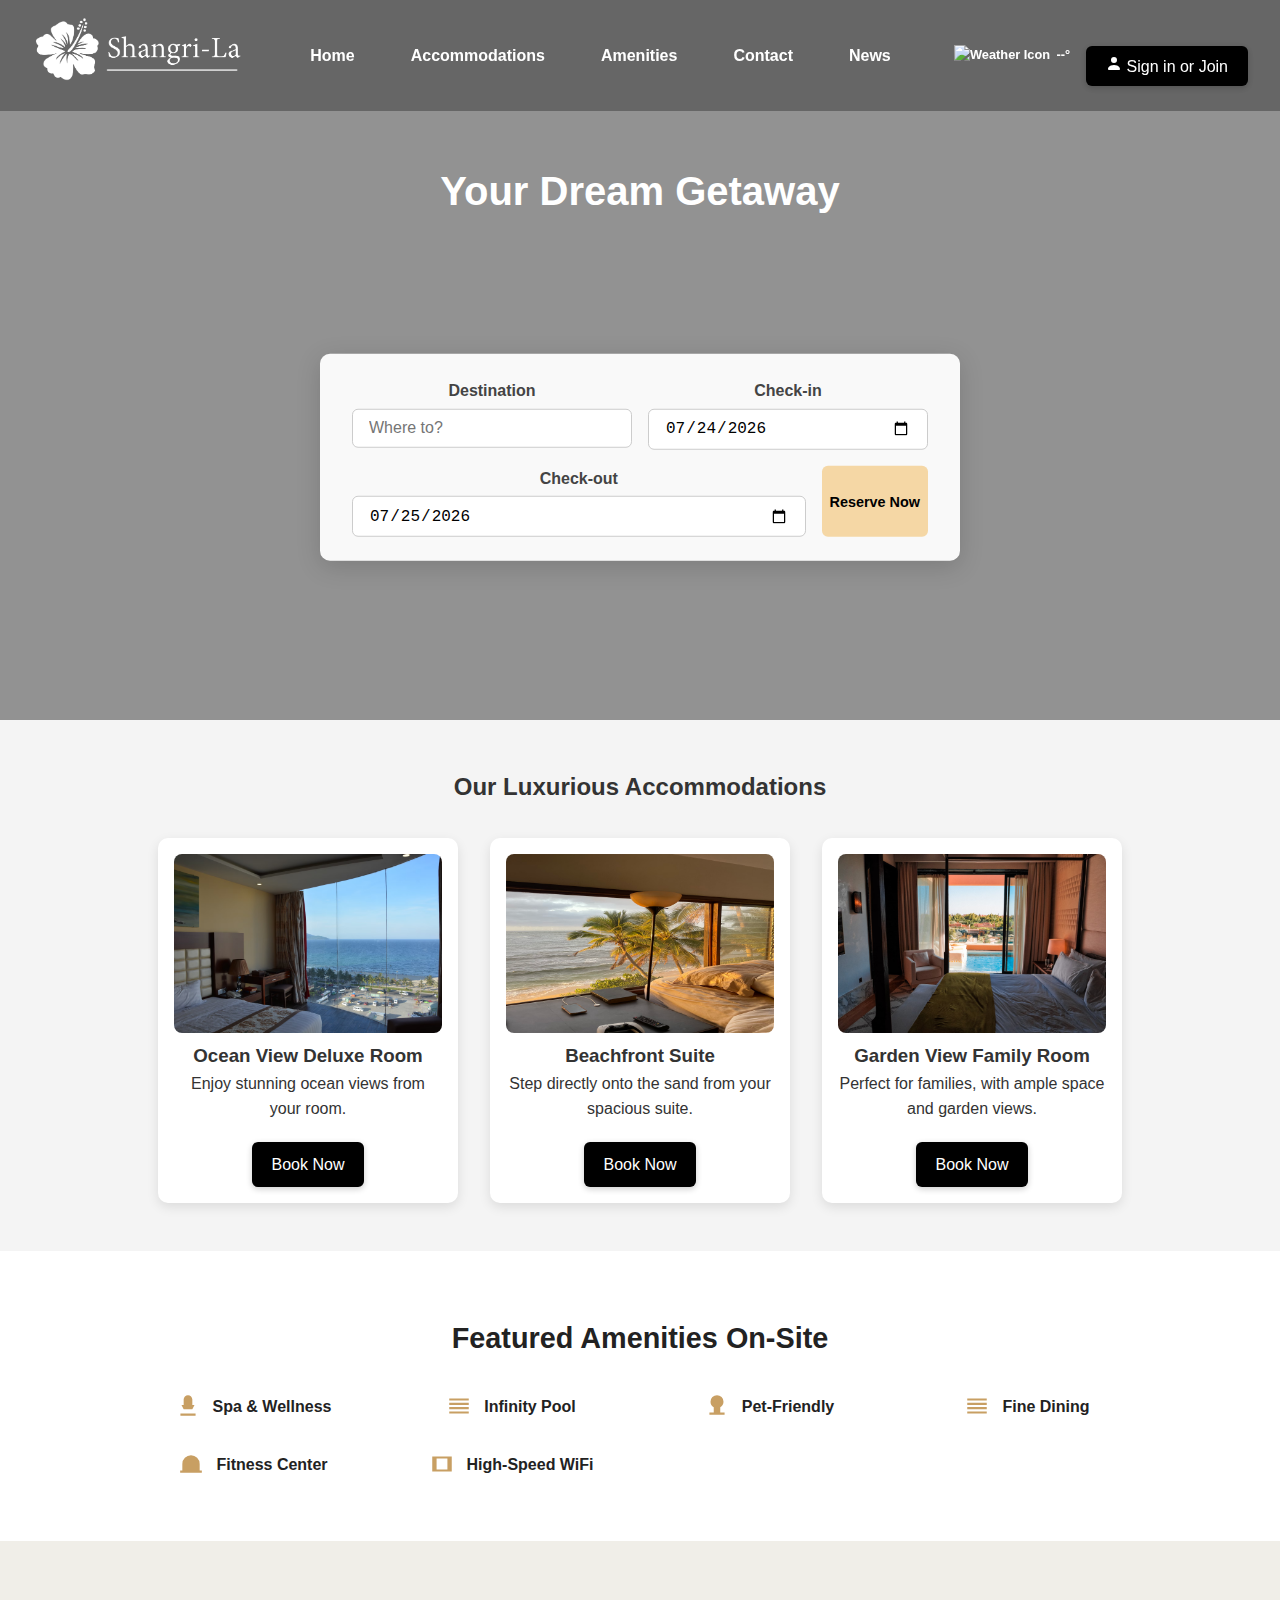
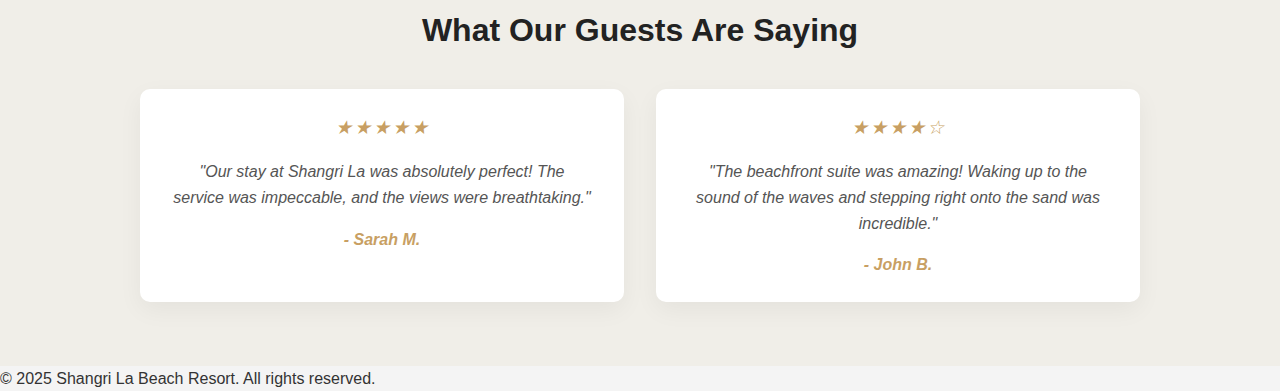
==== commit ed4e316f: "Contact page done" ====
--- a/index.html
+++ b/index.html
@@ -21,10 +21,10 @@
 
       <nav class="nav-links" id="navLinks">
         <a href="#">Home</a>
-        <a href="#rooms">Accommodations</a>
-        <a href="#amenities">Amenities</a>
-        <a href="#contact">Contact</a>
-        <a href="#contact">News</a>
+        <a href="accommodations.html">Accommodations</a>
+        <a href="amenities.html">Amenities</a>
+        <a href="contact.html">Contact</a>
+        <a href="news.html">News</a>
       </nav>
 
       <div class="hamburger" id="hamburger" onclick="toggleMenu()">
@@ -116,29 +116,34 @@
   </div>
 
   <!-- 🛏️ Rooms -->
-  <section id="rooms" class="rooms">
-    <h2>Our Luxurious Accommodations</h2>
-    <div class="room-grid">
-      <div class="room-card">
-        <img src="images/hotelview1.png" alt="Ocean View Deluxe Room" />
-        <h3>Ocean View Deluxe Room</h3>
-        <p>Enjoy stunning ocean views from your room.</p>
-        <button class="btn">View Details</button>
-      </div>
-      <div class="room-card">
-        <img src="images/hotelview2.png" alt="Beachfront Suite" />
-        <h3>Beachfront Suite</h3>
-        <p>Step directly onto the sand from your spacious suite.</p>
-        <button class="btn">View Details</button>
-      </div>
-      <div class="room-card">
-        <img src="images/hotelview3.png" alt="Garden View Family Room" />
-        <h3>Garden View Family Room</h3>
-        <p>Perfect for families, with ample space and garden views.</p>
-        <button class="btn">View Details</button>
-      </div>
-    </div>
-  </section>
+<section id="rooms" class="rooms">
+  <h2>Our Luxurious Accommodations</h2>
+  <div class="room-grid">
+
+    <div class="room-card">
+      <img src="images/hotelview1.png" alt="Ocean View Deluxe Room" />
+      <h3>Ocean View Deluxe Room</h3>
+      <p>Enjoy stunning ocean views from your room.</p>
+      <a href="book.html" class="btn">Book Now</a>
+    </div>
+
+    <div class="room-card">
+      <img src="images/hotelview2.png" alt="Beachfront Suite" />
+      <h3>Beachfront Suite</h3>
+      <p>Step directly onto the sand from your spacious suite.</p>
+      <a href="book.html" class="btn">Book Now</a>
+    </div>
+
+    <div class="room-card">
+      <img src="images/hotelview3.png" alt="Garden View Family Room" />
+      <h3>Garden View Family Room</h3>
+      <p>Perfect for families, with ample space and garden views.</p>
+      <a href="book.html" class="btn">Book Now</a>
+    </div>
+
+  </div>
+</section>
+
 
   <section id="amenities" class="amenities-info">
     <div class="amenities-container">
--- a/styles.css
+++ b/styles.css
@@ -38,7 +38,6 @@
   z-index: 1;
 }
 
-/* Keep nav separate and on top */
 .main-nav {
   position: absolute;
   top: 0;
@@ -52,8 +51,12 @@
   background: rgba(0, 0, 0, 0.3);
   backdrop-filter: blur(5px);
 }
-
-/* Center hero content */
+/* Solid navbar for non-home pages */
+body.not-home .main-nav {
+  background-color: #2c2c2c; /* Choose any theme-friendly solid color */
+  backdrop-filter: none;
+}
+
 .hero-content {
   position: absolute;
   top: 50%;
@@ -236,14 +239,6 @@
     justify-content: flex-start;
     gap: 1rem;
   }
-}
-.btn {
-  padding: 0.5rem 1.2rem;
-  border: none;
-  border-radius: 4px;
-  font-weight: 600;
-  cursor: pointer;
-  transition: all 0.3s ease;
 }
 
 .sign-in {
@@ -580,6 +575,26 @@
   height: 32px; 
 }
 
+.btn {
+  display: inline-block;
+  padding: 7px 19px;
+  background-color: #000000;
+  color: #ffffff;
+  text-decoration: none;
+  border: none;
+  border-radius: 6px;
+  font-weight: 500;
+  font-size: 0.95rem;
+  box-shadow: 0 2px 6px rgba(0, 0, 0, 0.2);
+  transition: background-color 0.3s ease, transform 0.2s ease;
+}
+
+.btn:hover {
+  background-color: #222222;
+  transform: translateY(-1px);
+}
+
+
 .amenities-info {
   padding: 4rem 2rem;
   background: #fff;
@@ -658,17 +673,311 @@
   color: #c89f63;
 }
 .stars {
-  color: #c89f63; /* Theme gold */
+  color: #c89f63; 
   font-size: 1.2rem;
   margin-bottom: 1rem;
   letter-spacing: 2px;
 }
 
-/* Footer */
-footer {
-  background: #e3c490;
-  color: rgb(0, 0, 0);
+/* Grid container */
+.room-grid.list-view {
+  display: grid;
+  grid-template-columns: repeat(auto-fit, minmax(330px, 1fr));
+  gap: 2rem;
+  padding: 2rem 1rem;
+  max-width: 1200px;
+  margin: 0 auto;
+}
+
+/* Card style */
+.room-list-card {
+  background: #fff;
+  border-radius: 12px;
+  box-shadow: 0 6px 18px rgba(0,0,0,0.08);
+  overflow: hidden;
+  transition: transform 0.3s;
+  display: flex;
+  flex-direction: column;
+}
+
+.room-list-card img {
+  width: 100%;
+  height: 220px;
+  object-fit: cover;
+}
+
+/* Text info */
+.room-info {
+  padding: 1.2rem;
+  text-align: left;
+}
+
+.room-info h3 {
+  font-size: 1.1rem;
+  margin-bottom: 0.3rem;
+  color: #222;
+}
+
+.subtext {
+  font-size: 0.9rem;
+  color: #666;
+  margin-bottom: 1rem;
+}
+
+/* Action row */
+.room-actions {
+  display: flex;
+  justify-content: space-between;
+  align-items: center;
+}
+
+.text-link {
+  font-weight: bold;
+  text-decoration: underline;
+  color: #000;
+  font-size: 0.9rem;
+}
+
+.text-link:hover {
+  color: #c89f63;
+}
+
+.room-list-card .btn {
+  background-color: #000;
+  color: #fff;
+  padding: 0.4rem 1.2rem;
+  font-size: 0.85rem;
+  border-radius: 20px;
+  transition: background-color 0.3s;
+}
+
+.room-list-card .btn:hover {
+  background-color: #c89f63;
+  color: #000;
+}
+
+.room-desc {
+  display: none;
+  margin-top: 0.5rem;
+  color: #555;
+  font-size: 0.95rem;
+}
+
+.room-desc.open {
+  display: block;
+  animation: fadeIn 0.3s ease-in-out;
+}
+
+.amenity-feature {
+  max-width: 1000px;
+  margin: 4rem auto;
+  padding: 0 2rem;
+}
+
+.amenity-card {
+  display: flex;
+  flex-direction: column;
+  background: white;
+  border-radius: 14px;
+  overflow: hidden;
+  box-shadow: 0 6px 20px rgba(0,0,0,0.1);
+}
+
+.amenity-image {
+  width: 100%;
+  height: auto;
+  object-fit: cover;
+  border-bottom: 1px solid #eee;
+}
+
+.amenity-info {
+  padding: 2rem;
+}
+
+.amenity-info .eyebrow {
+  font-size: 0.8rem;
+  text-transform: uppercase;
+  letter-spacing: 1px;
+  color: #888;
+  margin-bottom: 0.5rem;
+}
+
+.amenity-info h2 {
+  font-size: 1.8rem;
+  margin-bottom: 1rem;
+}
+
+.amenity-info p {
+  font-size: 1rem;
+  color: #444;
+  margin-bottom: 1.5rem;
+}
+
+.btn.black {
+  background-color: #000;
+  color: #fff;
+  padding: 0.5rem 1.2rem;
+  font-size: 0.9rem;
+  border-radius: 24px;
+  text-decoration: none;
+  display: inline-block;
+  transition: background-color 0.3s ease;
+}
+
+.btn.black:hover {
+  background-color: #c89f63;
+  color: #000;
+}
+
+
+/* 📱 Mobile Stacking Animation */
+@media screen and (max-width: 768px) {
+  .amenity-group {
+    flex-direction: column;
+  }
+
+  .amenity-card {
+    flex-direction: column;
+    text-align: center;
+    animation: slideUp 0.6s ease forwards;
+  }
+
+  .amenity-card:nth-child(1) {
+    animation-delay: 0.1s;
+  }
+  .amenity-card:nth-child(2) {
+    animation-delay: 0.3s;
+  }
+  .amenity-card:nth-child(3) {
+    animation-delay: 0.5s;
+  }
+
+  .amenity-card img {
+    width: 100%;
+    height: auto;
+  }
+
+  @keyframes slideUp {
+    from {
+      opacity: 0;
+      transform: translateY(20px);
+    }
+    to {
+      opacity: 1;
+      transform: translateY(0);
+    }
+  }
+}
+
+/* === Contact Page Styles === */
+.contact-section {
+  padding: 120px 20px 80px;
+  background: linear-gradient(to bottom, #f5f5f5, #eae6dc);
+  background-image: url('images/bg-texture.png'); /* Optional texture */
+  background-repeat: repeat;
+  background-size: contain;
   text-align: center;
-  padding: 1.5rem;
-  margin-top: 4rem;
-}
+}
+
+.contact-section h2 {
+  font-size: 2rem;
+  margin-bottom: 10px;
+}
+
+.contact-section p {
+  color: #555;
+  margin-bottom: 40px;
+}
+
+.contact-container {
+  display: flex;
+  flex-wrap: wrap;
+  justify-content: center;
+  gap: 40px;
+  max-width: 1000px;
+  margin: 0 auto;
+  text-align: left;
+}
+
+.contact-form {
+  flex: 1;
+  min-width: 300px;
+  max-width: 500px;
+  display: flex;
+  flex-direction: column;
+}
+
+.contact-form label {
+  margin-top: 15px;
+  margin-bottom: 5px;
+  font-weight: 600;
+}
+
+.contact-form input,
+.contact-form textarea {
+  padding: 10px;
+  border: 1px solid #ccc;
+  border-radius: 6px;
+  font-size: 1rem;
+}
+
+.contact-info p {
+  margin: 2px 0;
+  line-height: 1.4;
+}
+
+.contact-info h3 {
+  margin-bottom: 10px;
+  font-size: 1.2rem;
+}
+
+.btn {
+  margin-top: 20px;
+  background-color: #000;
+  color: white;
+  padding: 10px 20px;
+  border: none;
+  border-radius: 6px;
+  font-size: 1rem;
+  cursor: pointer;
+  transition: background-color 0.3s ease;
+}
+
+.btn:hover {
+  background-color: #333;
+}
+
+.map-embed {
+  margin-top: 60px;
+  border-radius: 10px;
+  overflow: hidden;
+  box-shadow: 0 4px 12px rgba(0,0,0,0.1);
+}
+
+.chat-btn {
+  position: fixed;
+  bottom: 30px;
+  right: 30px;
+  background-color: #000;
+  color: white;
+  padding: 12px 20px;
+  border-radius: 50px;
+  box-shadow: 0 4px 12px rgba(0,0,0,0.2);
+  font-size: 0.95rem;
+  cursor: pointer;
+  z-index: 999;
+  transition: background-color 0.3s ease;
+}
+
+.chat-btn:hover {
+  background-color: #333;
+}
+
+.footer {
+  text-align: center;
+  padding: 20px;
+  background-color: #fff;
+  font-size: 0.9rem;
+  color: #888;
+}
+
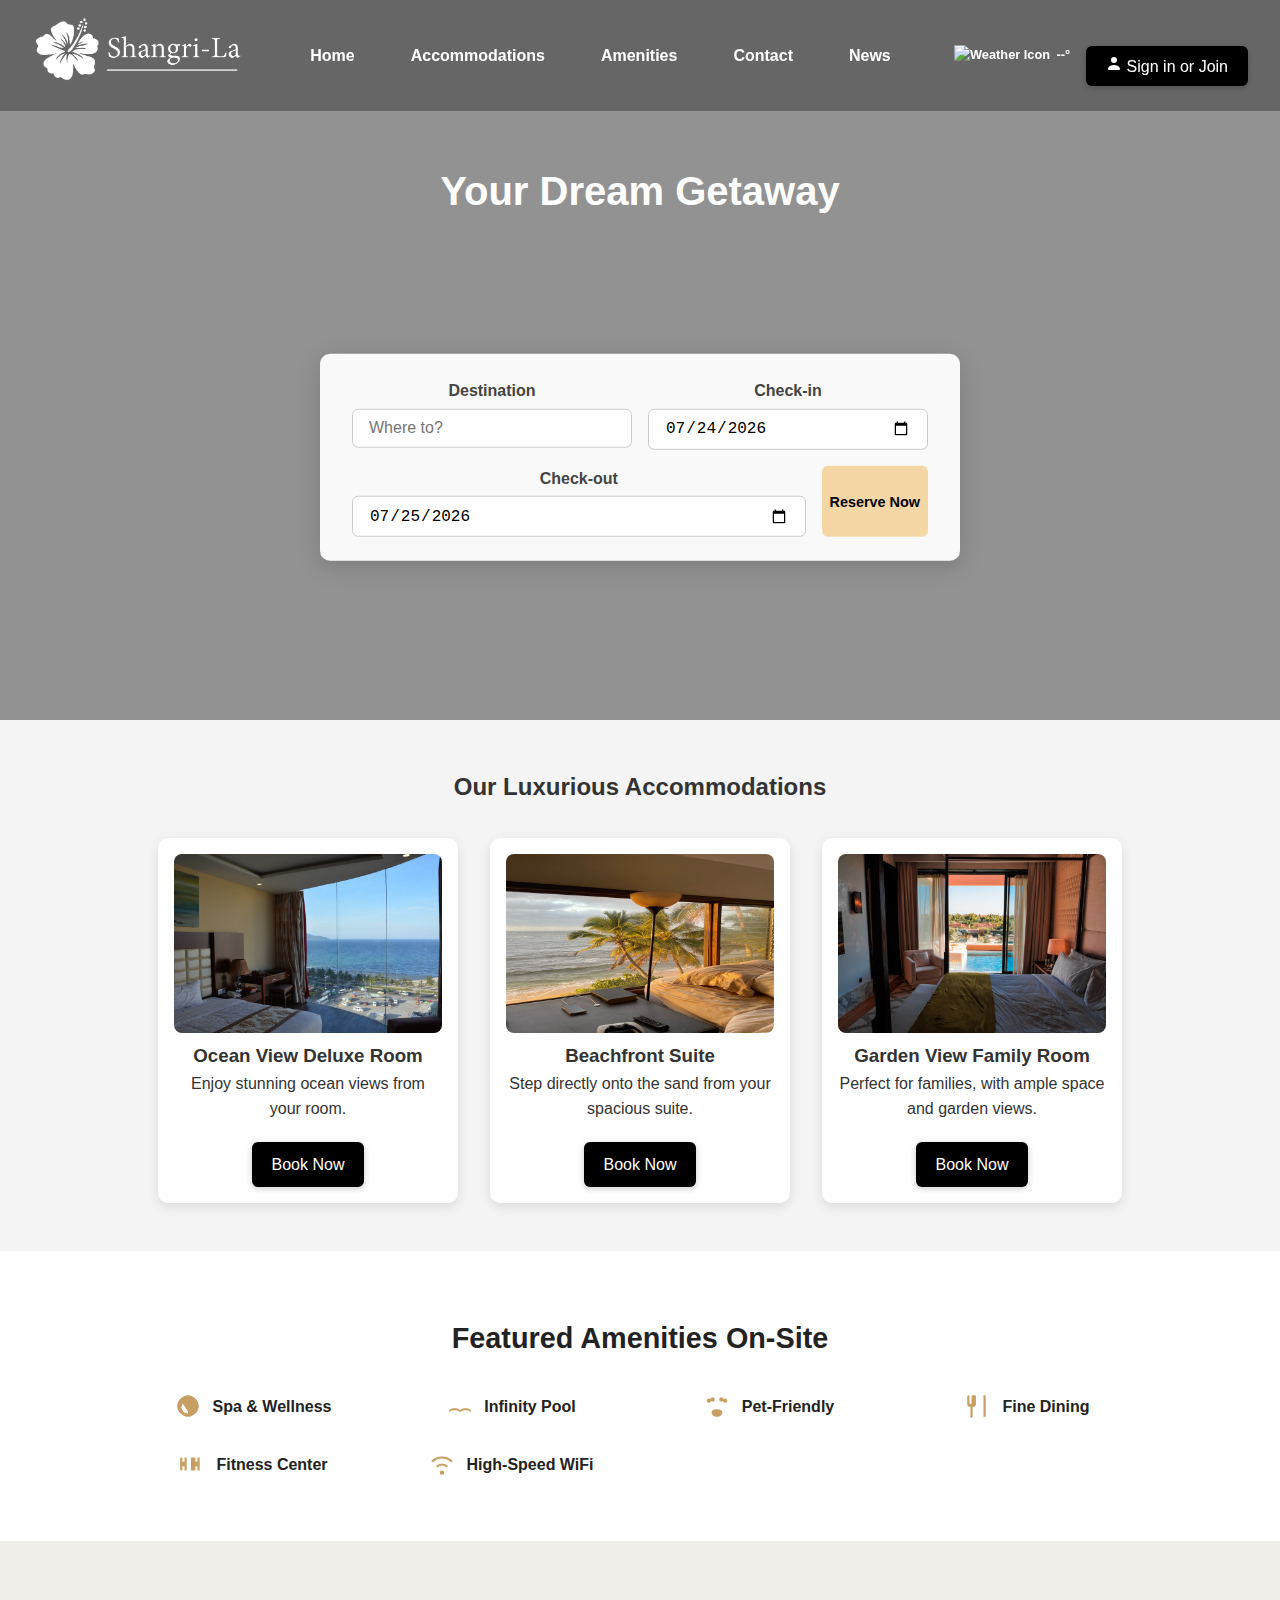
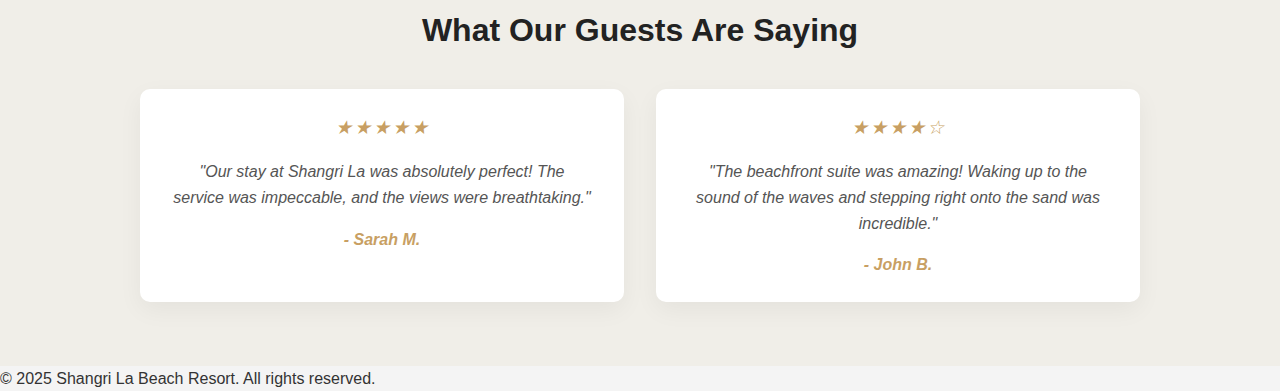
==== commit 07f2d588: "book.html created" ====
--- a/index.html
+++ b/index.html
@@ -145,44 +145,63 @@
 </section>
 
 
-  <section id="amenities" class="amenities-info">
-    <div class="amenities-container">
-      <h2>Featured Amenities On-Site</h2>
-      <div class="amenity-list">
-        
-        <div class="amenity-item">
-          <svg class="icon" viewBox="0 0 24 24"><path d="M5 21h14v-2H5v2zM12 2C9.79 2 8 3.79 8 6v5H6l2 4h8l2-4h-2V6c0-2.21-1.79-4-4-4z"/></svg>
-          <span>Spa & Wellness</span>
-        </div>
-  
-        <div class="amenity-item">
-          <svg class="icon" viewBox="0 0 24 24"><path d="M3 17h18v2H3v-2zm0-4h18v2H3v-2zm0-4h18v2H3V9zm0-4h18v2H3V5z"/></svg>
-          <span>Infinity Pool</span>
-        </div>
-  
-        <div class="amenity-item">
-          <svg class="icon" viewBox="0 0 24 24"><path d="M12 2a6 6 0 016 6c0 2.21-1.2 4.15-3 5.19V18h4v2H5v-2h4v-4.81A5.985 5.985 0 016 8a6 6 0 016-6z"/></svg>
-          <span>Pet-Friendly</span>
-        </div>
-  
-        <div class="amenity-item">
-          <svg class="icon" viewBox="0 0 24 24"><path d="M21 7H3V5h18v2zM3 9h18v2H3V9zm0 4h18v2H3v-2zm0 4h18v2H3v-2z"/></svg>
-          <span>Fine Dining</span>
-        </div>
-  
-        <div class="amenity-item">
-          <svg class="icon" viewBox="0 0 24 24"><path d="M12 4a8 8 0 00-8 8v6H2v2h20v-2h-2v-6a8 8 0 00-8-8z"/></svg>
-          <span>Fitness Center</span>
-        </div>
-  
-        <div class="amenity-item">
-          <svg class="icon" viewBox="0 0 24 24"><path d="M3 5h18v14H3V5zm4 2v10h10V7H7z"/></svg>
-          <span>High-Speed WiFi</span>
-        </div>
-  
-      </div>
-    </div>
-  </section>
+<section id="amenities" class="amenities-info">
+  <div class="amenities-container">
+    <h2>Featured Amenities On-Site</h2>
+    <div class="amenity-list">
+
+      <!-- 🌿 Spa & Wellness -->
+      <div class="amenity-item">
+        <svg class="icon" viewBox="0 0 24 24">
+          <path d="M12 2C8 2 2 6 2 12s6 10 10 10 10-4 10-10S16 2 12 2zm0 17c-3.31 0-6-2.69-6-6 0-1.27.41-2.45 1.1-3.4L12 17z"/>
+        </svg>
+        <span>Spa & Wellness</span>
+      </div>
+
+      <!-- 🏊 Infinity Pool -->
+      <div class="amenity-item">
+        <svg class="icon" viewBox="0 0 24 24">
+          <path d="M3 16s1-2 5-2 5 2 5 2 1-2 5-2 5 2 5 2v2s-1-2-5-2-5 2-5 2-1-2-5-2-5 2-5 2v-2z"/>
+        </svg>
+        <span>Infinity Pool</span>
+      </div>
+
+      <!-- 🐾 Pet-Friendly -->
+      <div class="amenity-item">
+        <svg class="icon" viewBox="0 0 24 24">
+          <path d="M4.5 9a2 2 0 110-4 2 2 0 010 4zm15 0a2 2 0 110-4 2 2 0 010 4zM8 8a2 2 0 110-4 2 2 0 010 4zm8 0a2 2 0 110-4 2 2 0 010 4zM12 22c-3 0-5-2-5-4s2-3 5-3 5 1 5 3-2 4-5 4z"/>
+        </svg>
+        <span>Pet-Friendly</span>
+      </div>
+
+      <!-- 🍽 Fine Dining -->
+      <div class="amenity-item">
+        <svg class="icon" viewBox="0 0 24 24">
+          <path d="M8 2a1 1 0 00-1 1v7H5V3a1 1 0 00-2 0v7a3 3 0 003 3v9a1 1 0 002 0v-9a3 3 0 003-3V3a1 1 0 00-1-1H8zM20 2h-2v20h2V2z"/>
+        </svg>
+        <span>Fine Dining</span>
+      </div>
+
+      <!-- 🏋️ Fitness Center -->
+      <div class="amenity-item">
+        <svg class="icon" viewBox="0 0 24 24">
+          <path d="M20 6h-2v4h-2V6h-4v12h4v-4h2v4h2V6zm-12 0H6v4H4V6H2v12h2v-4h2v4h2V6z"/>
+        </svg>
+        <span>Fitness Center</span>
+      </div>
+
+      <!-- 📶 High-Speed WiFi -->
+      <div class="amenity-item">
+        <svg class="icon" viewBox="0 0 24 24">
+          <path d="M12 18a2 2 0 110 4 2 2 0 010-4zm-4.24-2.83a6 6 0 018.48 0l1.41-1.41a8 8 0 00-11.3 0l1.41 1.41zM3.51 10.51a12 12 0 0116.97 0l1.42-1.42a14 14 0 00-19.8 0l1.41 1.42z"/>
+        </svg>
+        <span>High-Speed WiFi</span>
+      </div>
+
+    </div>
+  </div>
+</section>
+
   
   <section class="testimonials" id="reviews">
     <h2>What Our Guests Are Saying</h2>
--- a/styles.css
+++ b/styles.css
@@ -972,6 +972,156 @@
 .chat-btn:hover {
   background-color: #333;
 }
+/* === News Page Styles === */
+.news-section {
+  padding: 120px 20px 80px;
+  max-width: 900px;
+  margin: 0 auto;
+  background-color: #f9f9f9;
+  text-align: left;
+}
+
+.news-section h2 {
+  font-size: 2rem;
+  margin-bottom: 40px;
+  text-align: center;
+}
+
+.news-article {
+  background-color: #fff;
+  border-radius: 12px;
+  padding: 30px;
+  margin-bottom: 30px;
+  box-shadow: 0 4px 12px rgba(0,0,0,0.06);
+}
+
+.news-article h3 {
+  margin-top: 0;
+  font-size: 1.5rem;
+  margin-bottom: 10px;
+}
+
+.news-date {
+  color: #888;
+  font-size: 0.9rem;
+  margin-bottom: 15px;
+}
+.news-article img {
+  width: 100%;
+  border-radius: 10px;
+  margin-bottom: 20px;
+  object-fit: cover;
+  max-height: 300px;
+}
+/* === Booking Page === */
+.booking-page {
+  padding: 120px 20px 80px;
+  background-color: #f9f9f9;
+  text-align: center;
+}
+
+.booking-page h2 {
+  font-size: 2rem;
+  margin-bottom: 10px;
+}
+
+.booking-page p {
+  color: #555;
+  margin-bottom: 40px;
+}
+
+.booking-page .booking-form {
+  max-width: 600px;
+  margin: 0 auto;
+  text-align: left;
+  display: flex;
+  flex-direction: column;
+  gap: 20px;
+}
+
+.booking-page .booking-form label {
+  font-weight: 600;
+}
+
+.booking-page .booking-form input,
+.booking-page .booking-form select,
+.booking-page .booking-form textarea {
+  padding: 10px;
+  font-size: 1rem;
+  border: 1px solid #ccc;
+  border-radius: 6px;
+}
+
+.booking-page .booking-form .btn {
+  background-color: #000;
+  color: white;
+  padding: 12px;
+  font-size: 1rem;
+  border: none;
+  border-radius: 6px;
+  cursor: pointer;
+  transition: background-color 0.3s ease;
+}
+
+.booking-page .booking-form .btn:hover {
+  background-color: #333;
+}
+
+.booking-page #room-preview {
+  margin-top: 10px;
+  text-align: center;
+}
+
+.booking-page #room-preview img {
+  max-width: 100%;
+  max-height: 300px;
+  border-radius: 10px;
+  box-shadow: 0 4px 12px rgba(0, 0, 0, 0.1);
+}
+
+@media (max-width: 768px) {
+  .booking-page {
+    padding: 100px 20px 60px;
+  }
+
+  .booking-page h2 {
+    font-size: 1.6rem;
+  }
+
+  .booking-page .booking-form {
+    gap: 16px;
+  }
+
+  .booking-page .booking-form input,
+  .booking-page .booking-form select,
+  .booking-page .booking-form textarea {
+    font-size: 0.95rem;
+    padding: 10px;
+  }
+
+  .booking-page .booking-form .btn {
+    font-size: 1rem;
+    padding: 12px;
+  }
+
+  .booking-page #room-preview img {
+    max-height: 220px;
+  }
+}
+
+@media (max-width: 480px) {
+  .booking-page h2 {
+    font-size: 1.4rem;
+  }
+
+  .booking-page p {
+    font-size: 0.95rem;
+  }
+
+  .booking-page .booking-form {
+    gap: 14px;
+  }
+}
 
 .footer {
   text-align: center;
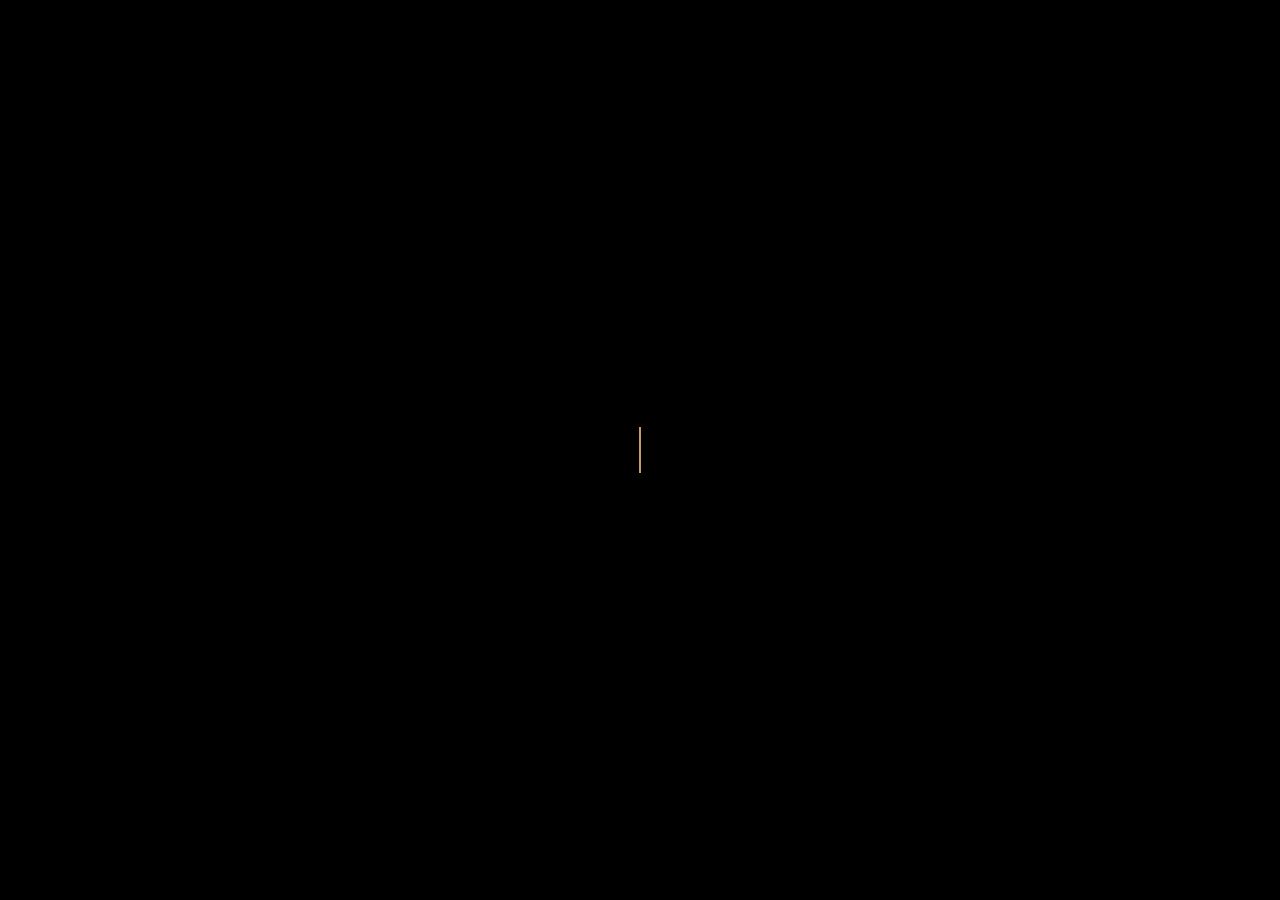
==== commit 2cc3a17c: "loading screen added" ====
--- a/index.html
+++ b/index.html
@@ -9,6 +9,15 @@
   <link href="https://fonts.googleapis.com/css2?family=Great+Vibes&display=swap" rel="stylesheet">
 </head>
 <body>
+  <body>
+<!-- ✍️ Text Preloader -->
+  <div id="preloader">
+    <div class="typing-loader" style="max-width: 320px; text-align: center;">
+      <span id="typing-text">Shangri-la Welcomes You</span>
+    </div>
+  </div>
+<!-- 🌊 Website Content -->
+<div id="site-content">
   <header class="hero">
     <video autoplay muted loop playsinline class="hero-video">
       <source src="resort-video.mp4" type="video/mp4" />
@@ -44,8 +53,8 @@
           </svg>
           Sign in or Join
         </button>
-              </div>
-                </div>
+      </div>
+    </div>
 
     <div class="hero-content">
       <h1>Your Dream Getaway</h1>
@@ -140,10 +149,8 @@
       <p>Perfect for families, with ample space and garden views.</p>
       <a href="book.html" class="btn">Book Now</a>
     </div>
-
   </div>
 </section>
-
 
 <section id="amenities" class="amenities-info">
   <div class="amenities-container">
@@ -202,6 +209,10 @@
   </div>
 </section>
 
+<section class="full-width-image">
+  <img src="images/istockphoto-1410942695-612x612.jpg" alt="Scenic view of resort" />
+</section>
+
   
   <section class="testimonials" id="reviews">
     <h2>What Our Guests Are Saying</h2>
@@ -222,10 +233,34 @@
     </div>
   </section>
   
-  <footer>
-    <p>&copy; 2025 Shangri La Beach Resort. All rights reserved.</p>
+  <footer class="main-footer">
+    <div class="footer-container">
+      <p>&copy; 2025 Shangri-La Beach Resort. All rights reserved.</p>
+      <div class="footer-links">
+        <a href="index.html">Home</a>
+        <a href="accommodations.html">Accommodations</a>
+        <a href="amenities.html">Amenities</a>
+        <a href="contact.html">Contact</a>
+        <a href="news.html">News</a>
+      </div>
+    </div>
   </footer>
-
-  <script src="script.js"></script>
-</body>
-</html>
+</div>
+   
+<script src="script.js"></script>
+  <script>
+    window.addEventListener('load', () => {
+      const preloader = document.getElementById('preloader');
+      const siteContent = document.getElementById('site-content');
+
+      setTimeout(() => {
+        preloader.style.opacity = '0';
+        setTimeout(() => {
+          preloader.style.display = 'none';
+          siteContent.classList.add('show');
+        }, 500);
+      }, 1000);
+    });
+  </script>
+  </body>
+</html>--- a/styles.css
+++ b/styles.css
@@ -1,3 +1,43 @@
+#preloader {
+  position: fixed;
+  inset: 0;
+  background: #000000;
+  display: flex;
+  justify-content: center;
+  align-items: center;
+  z-index: 9999;
+  transition: opacity 0.5s ease;
+  font-family: 'Great Vibes', cursive;
+}
+
+.typing-loader {
+  font-size: 1.8rem;
+  color: #c89f63;
+  border-right: 2px solid #c89f63;
+  white-space: nowrap;
+  overflow: hidden;
+  width: 0;
+  animation: typing 1.5s steps(40, end) forwards;
+}
+
+@keyframes typing {
+  to {
+    width: 100%;
+  }
+}
+
+#site-content {
+  opacity: 0;
+  display: none;
+  transition: opacity 0.8s ease;
+}
+
+#site-content.show {
+  display: block;
+  opacity: 1;
+}
+
+
 * {
   margin: 0;
   padding: 0;
@@ -1123,6 +1163,56 @@
   }
 }
 
+.full-width-image {
+  width: 100%;
+  overflow: hidden;
+  margin-top: 40px;
+}
+
+.full-width-image img {
+  width: 100%;
+  height: auto;
+  display: block;
+  object-fit: cover;
+}
+
+/* === Footer === */
+.main-footer {
+  background-color: #000;
+  color: #fff;
+  padding: 40px 20px;
+  text-align: center;
+}
+
+.footer-container {
+  max-width: 1000px;
+  margin: 0 auto;
+}
+
+.main-footer p {
+  margin-bottom: 20px;
+  font-size: 0.95rem;
+  color: #ccc;
+}
+
+.footer-links {
+  display: flex;
+  flex-wrap: wrap;
+  justify-content: center;
+  gap: 20px;
+}
+
+.footer-links a {
+  color: #c89f63;
+  text-decoration: none;
+  font-weight: 500;
+  transition: color 0.3s ease;
+}
+
+.footer-links a:hover {
+  color: #fff;
+}
+
 .footer {
   text-align: center;
   padding: 20px;
@@ -1131,3 +1221,14 @@
   color: #888;
 }
 
+@media (max-width: 600px) {
+  .footer-links {
+    flex-direction: column;
+    gap: 10px;
+  }
+
+  .main-footer {
+    padding: 30px 20px;
+  }
+}
+
